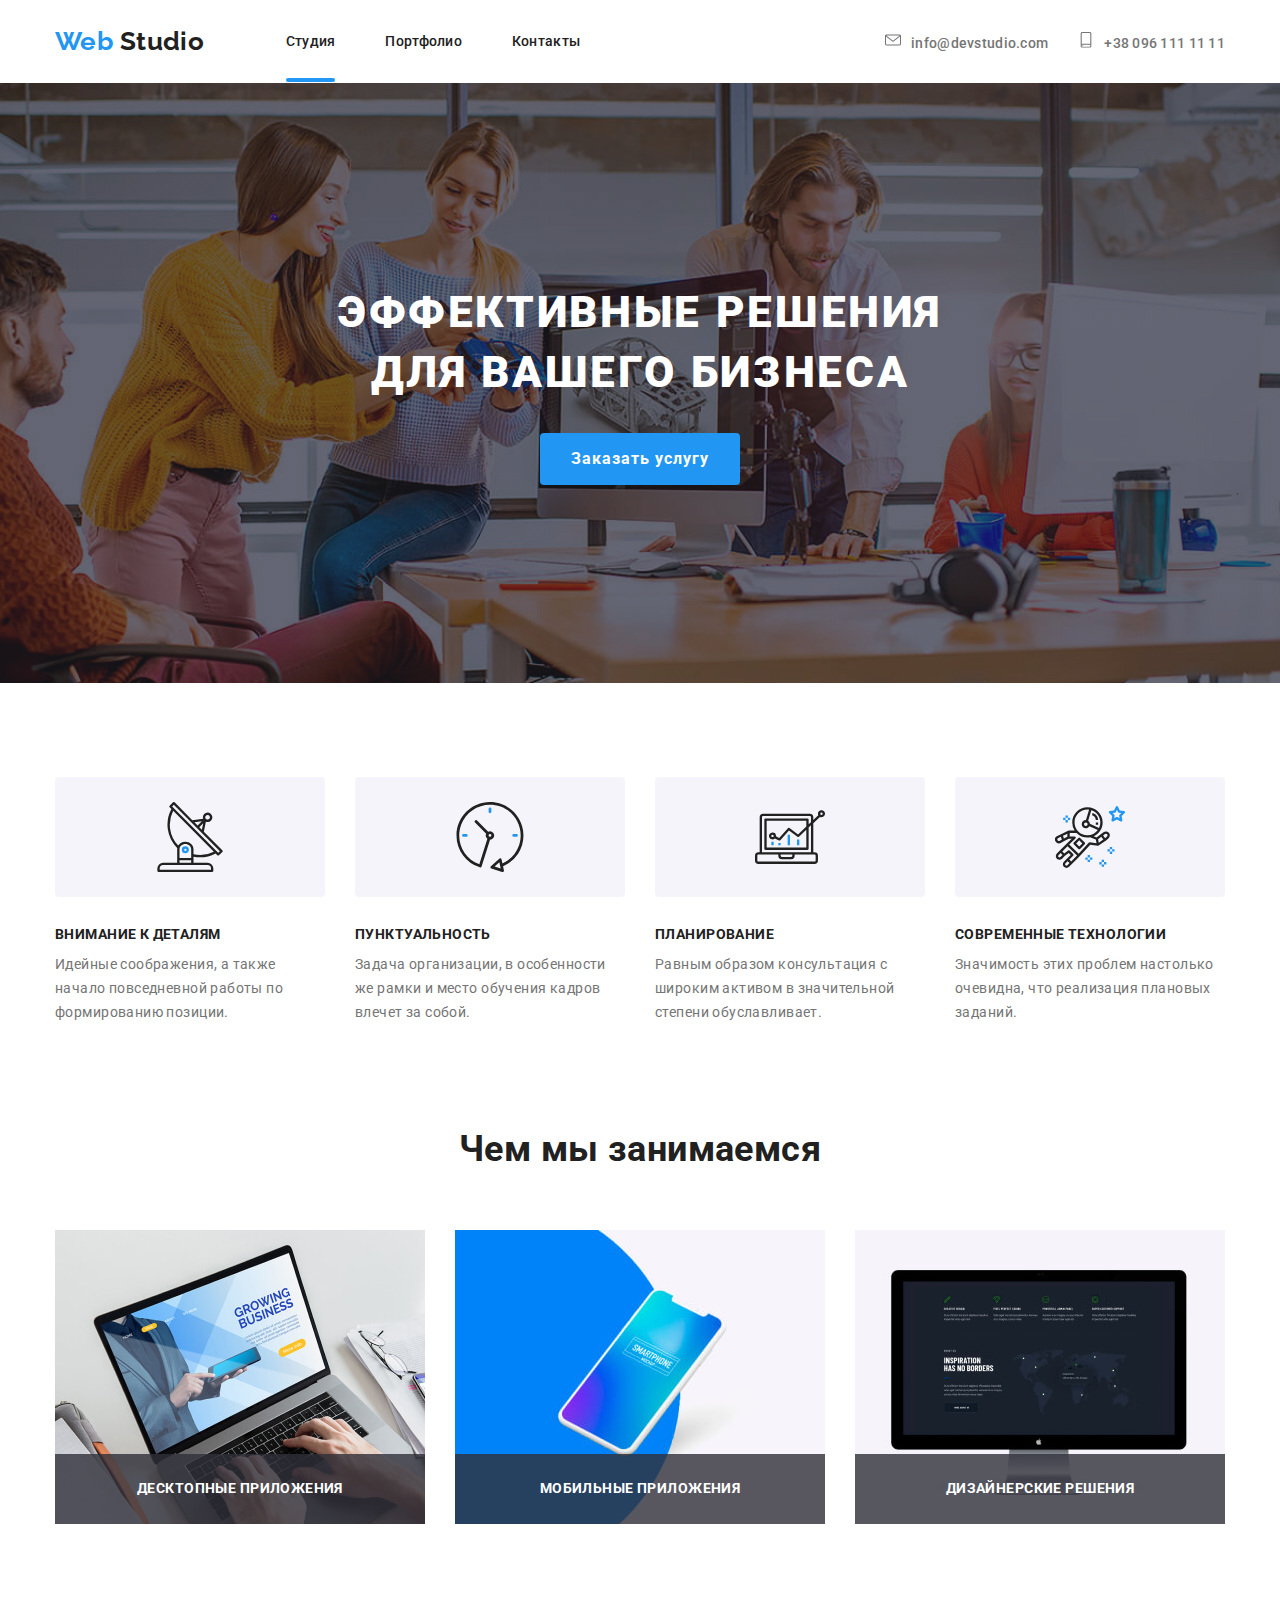
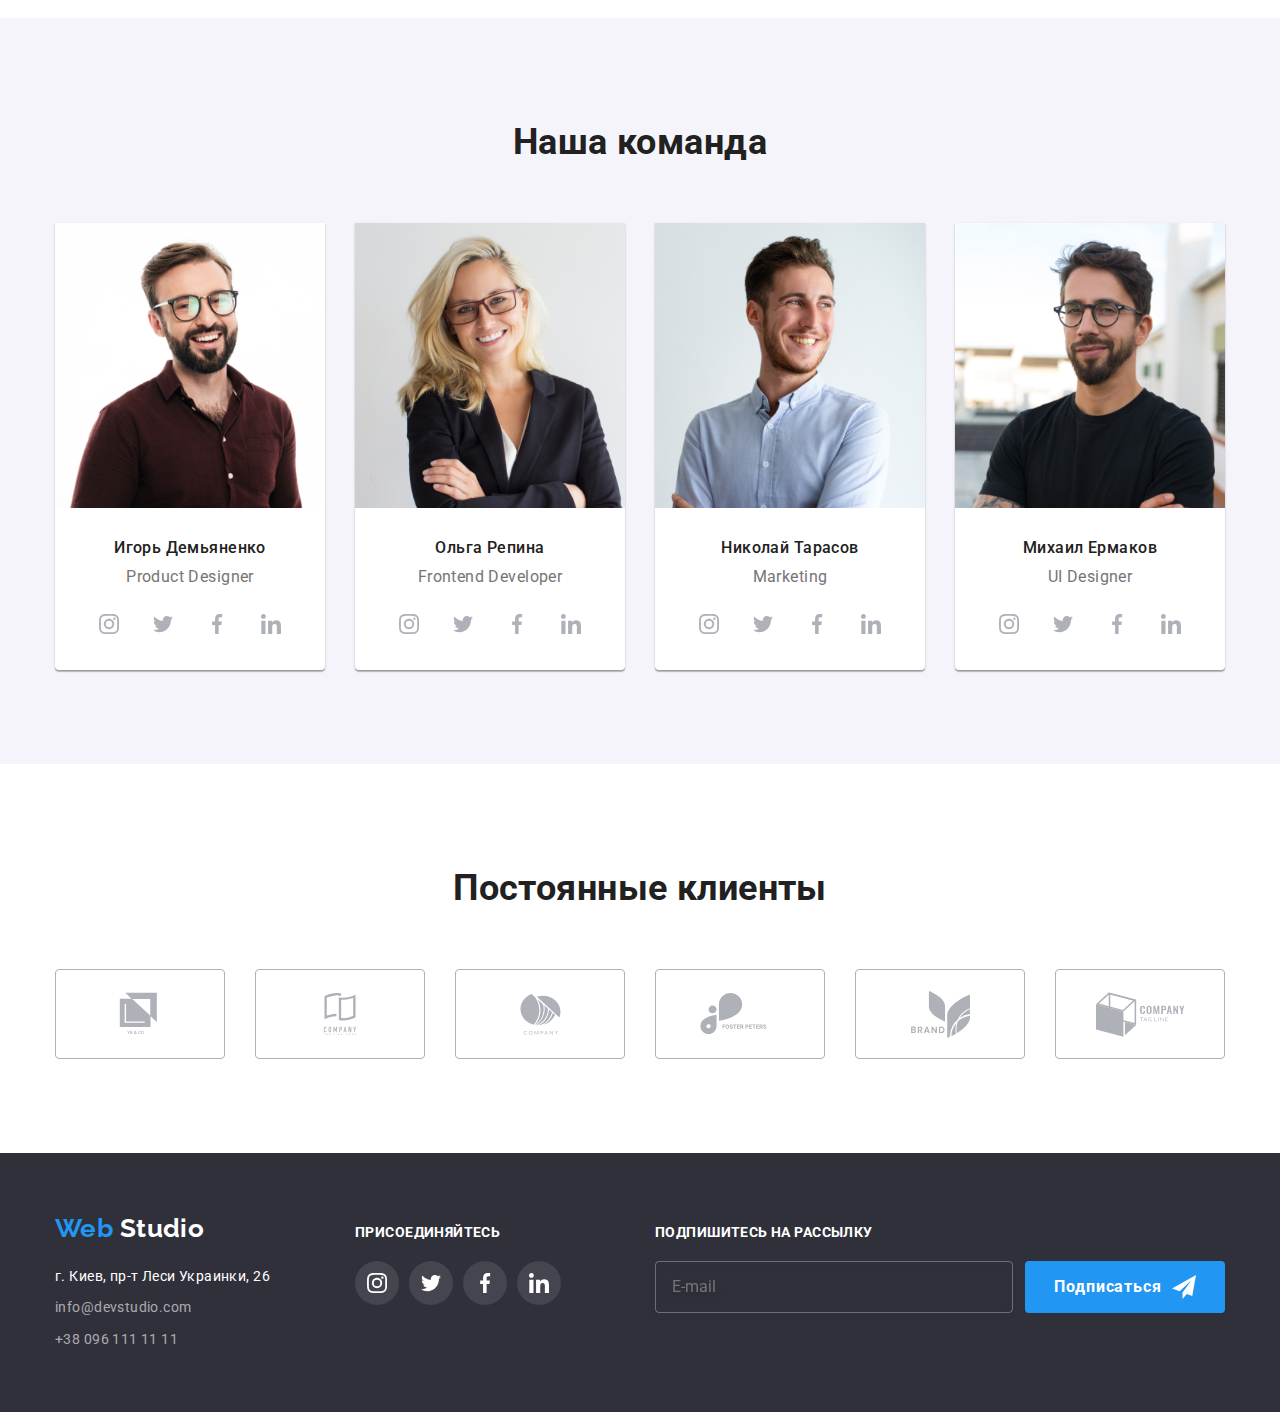
==== index.html @ a113dd3b "homework-8 done" ====
<!DOCTYPE html>
<html lang="ru">
  <head>
    <meta charset="UTF-8" />
    <meta name="viewport" content="width=device-width, initial-scale=1.0" />
    <title>WebStudio</title>
    <link
      href="https://fonts.googleapis.com/css2?family=Raleway:wght@700&family=Roboto:wght@400;500;700&display=swap"
      rel="stylesheet"
    />
    <link rel="stylesheet" href="./css/main.min.css" />
  </head>
  <body>
    <!-- неизменная шапка сайта -->
    <header>
    
        <div class="container header">

          <div class="header-logo">
            <a href="" class="logo"><span class="part-first">Web</span><span class="part-second"> Studio</span></a>
          </div>

          <button type="button" class="menu-button" aria-expanded="false" aria-controls="menu-wrapper" data-menu-button>
            <svg width="40" height="40">
              <use class="icon-burger" href="./images/modal-sprite.svg#icon-burger"></use>
              <use class="icon-close" href="./images/modal-sprite.svg#icon-close-menu"></use>
            </svg>
          </button>

          <div class="menu-wrapper" data-menu>
            <nav>
              <ul class="nav list">
                <li class="nav-item"><a class="active-page" href="./index.html">Студия</a></li>
                <li class="nav-item"><a class="" href="./portfolio.html">Портфолио</a></li>
                <li class="nav-item"><a class="" href="./contacts.html">Контакты</a></li>
              </ul>
            </nav>
            
            <div class="header-contacts">
              <ul class="header-contacts-list list">
                <li class="header-contacts-item"><a href="mailto:info@devstudio.com">
                    <svg class="contact-icon">
                      <use href="./images/sprite.svg#icon-envelope"></use>
                    </svg>info@devstudio.com</a></li>
                <li class="header-contacts-item"><a href="tel:00380961111111">
                    <svg class="contact-icon">
                      <use href="./images/sprite.svg#icon-smartphone"></use>
                    </svg>+38 096 111 11 11</a></li>
              </ul>
            </div> 
          </div>
  
        </div>
    
    </header>

    <main>
      <!-- герой -->
      <section class="hero">
            <div class="hero-text container">
                <h1>Эффективные решения<br> для вашего бизнеса</h1>
                <button class="btn" type="button" data-modal-open> Заказать услугу</button>
            </div>
        </section>

      <!-- наши преимущества -->
      
      <section class="advantages section">
        <div class="container">
          <h2 hidden>Наши преимущества</h2>
          <!-- заголовок будет невидимым, но должен существовать -->
          <ul class="advantages-list list">
            <li class="advantages-list-item">
              <div class="adventages-icon">
                <svg width="70" height="70">
                  <use href="./images/sprite.svg#icon-antenna"></use>
                </svg>
              </div>
              <h3>Внимание к деталям</h3>
              <p>
                Идейные соображения, а также начало повседневной работы по
                формированию позиции.
              </p>
            </li>
            <li class="advantages-list-item">
              <div class="adventages-icon">
                <svg width="70" height="70">
                  <use href="./images/sprite.svg#icon-clock"></use>
                </svg>
              </div>
              <h3>Пунктуальность</h3>
              <p>
                Задача организации, в особенности же рамки и место обучения
                кадров влечет за собой.
              </p>
            </li>
            <li class="advantages-list-item">
              <div class="adventages-icon">
                <svg width="70" height="70">
                  <use href="./images/sprite.svg#icon-diagram"></use>
                </svg>
              </div>
              <h3>Планирование</h3>
              <p>
                Равным образом консультация с широким активом в значительной
                степени обуславливает.
              </p>
            </li>
            <li class="advantages-list-item">
              <div class="adventages-icon">
                <svg width="70" height="70">
                  <use href="./images/sprite.svg#icon-astronaut"></use>
                </svg>
              </div>
              <h3>Современные технологии</h3>
              <p>
                Значимость этих проблем настолько очевидна, что реализация
                плановых заданий.
              </p>
            </li>
          </ul>
        </div>
      </section>

      <!-- Чем мы занимаемся -->
      <section class="activities section">
         <div class="container">
           <h2 class="section-title">Чем мы занимаемся</h2>
           <ul class="activities-list list">
             <li class="activities-list-item link">
               <h3>Десктопные приложения</h3>
               <img src="./images/laptop1.jpg" alt="пк" width="370" height="294">
             </li>
             <li class="activities-list-item">
               <h3>Мобильные приложения</h3>
               <img src="./images/phone2.jpg" alt="мобильный телефон" width="370" height="294">
             </li>
             <li class="activities-list-item">
               <h3>Дизайнерские решения</h3>
               <img src="./images/monitor3.jpg" alt="монитор" width="370" height="294">
             </li>
           </ul>
         </div>

      </section>

      <!-- Наша команда -->
      <section class="team">
        <div class="container">
          <h2 class="section-title">Наша команда</h2>
          <ul class="our-team-list list">
            <li class="our-team-list-item">
              <picture>
                <source srcset="./images/team/igor-mobile@1x.jpg 1x, ./images/team/igor-mobile@2x.jpg 2x"
                  media="(max-width:767px)" type="image/jpg">
                <source srcset="./images/team/igor-tablet@1x.jpg 1x, ./images/team/igor-tablet@2x.jpg 2x"
                  media="(min-width:768px)" type="image/jpg">
                <source srcset="./images/team/igor-pc@1x.jpg 1x, ./images/team/igor-pc@2x.jpg 2x"
                  media="(min-width:1200px)" type="image/jpg">
                <img src="./images/team/igor-mobile@1x.jpg">
              </picture>
              <h3>Игорь Демьяненко</h3>
              <p>Product Designer</p>
              <ul class="sm-list list link">
                <li class="sm-list-item">
                  <a class="sm-list-item-icon" href="" aria-label="insta icon">
                    <svg class="item-icon">
                      <use href="./images/sprite.svg#icon-instagram"></use>
                    </svg>
                  </a>
                </li>
                <li class="sm-list-item">
                  <a
                    class="sm-list-item-icon"
                    href=""
                    aria-label="twitter icon"
                  >
                    <svg class="item-icon">
                      <use href="./images/sprite.svg#icon-twitter"></use>
                    </svg>
                  </a>
                </li>
                <li class="sm-list-item">
                  <a
                    class="sm-list-item-icon"
                    href=""
                    aria-label="facebook icon"
                  >
                    <svg class="item-icon">
                      <use href="./images/sprite.svg#icon-facebook"></use>
                    </svg>
                  </a>
                </li>
                <li class="sm-list-item">
                  <a
                    class="sm-list-item-icon"
                    href=""
                    aria-label="linkedin icon"
                  >
                    <svg class="item-icon">
                      <use href="./images/sprite.svg#icon-linkedin"></use>
                    </svg>
                  </a>
                </li>
              </ul>
            </li>
            <li class="our-team-list-item">
              <picture>
                <source srcset="./images/team/olga-mobile@1x.jpg 1x, ./images/team/olga-mobile@2x.jpg 2x"
                  media="(max-width:767px)" type="image/jpg">
                <source srcset="./images/team/olga-tablet@1x.jpg 1x, ./images/team/olga-tablet@2x.jpg 2x"
                  media="(min-width:768px)" type="image/jpg">
                <source srcset="./images/team/olga-pc@1x.jpg 1x, ./images/team/olga-pc@2x.jpg 2x"
                  media="(min-width:1200px)" type="image/jpg">
                <img src="./images/team/olga-mobile@1x.jpg">
              </picture>
              <h3>Ольга Репина</h3>
              <p>Frontend Developer</p>
              <ul class="sm-list list link">
                <li class="sm-list-item">
                  <a class="sm-list-item-icon" href="" aria-label="insta icon">
                    <svg class="item-icon">
                      <use href="./images/sprite.svg#icon-instagram"></use>
                    </svg>
                  </a>
                </li>
                <li class="sm-list-item">
                  <a
                    class="sm-list-item-icon"
                    href=""
                    aria-label="twitter icon"
                  >
                    <svg class="item-icon">
                      <use href="./images/sprite.svg#icon-twitter"></use>
                    </svg>
                  </a>
                </li>
                <li class="sm-list-item">
                  <a
                    class="sm-list-item-icon"
                    href=""
                    aria-label="facebook icon"
                  >
                    <svg class="item-icon">
                      <use href="./images/sprite.svg#icon-facebook"></use>
                    </svg>
                  </a>
                </li>
                <li class="sm-list-item">
                  <a
                    class="sm-list-item-icon"
                    href=""
                    aria-label="linkedin icon"
                  >
                    <svg class="item-icon">
                      <use href="./images/sprite.svg#icon-linkedin"></use>
                    </svg>
                  </a>
                </li>
              </ul>
            </li>
            <li class="our-team-list-item">
              <picture>
                <source srcset="./images/team/niko-mobile@1x.jpg 1x, ./images/team/niko-mobile@2x.jpg 2x" media="(max-width:767px)"
                  type="image/jpg">
                <source srcset="./images/team/niko-tablet@1x.jpg 1x, ./images/team/niko-tablet@2x.jpg 2x" media="(min-width:768px)"
                  type="image/jpg">
                <source srcset="./images/team/niko-pc@1x.jpg 1x, ./images/team/niko-pc@2x.jpg 2x" media="(min-width:1200px)"
                  type="image/jpg">
                <img src="./images/team/niko-mobile@1x.jpg">
              </picture>
              <h3>Николай Тарасов</h3>
              <p>Marketing</p>
              <ul class="sm-list list link">
                <li class="sm-list-item">
                  <a class="sm-list-item-icon" href="" aria-label="insta icon">
                    <svg class="item-icon">
                      <use href="./images/sprite.svg#icon-instagram"></use>
                    </svg>
                  </a>
                </li>
                <li class="sm-list-item">
                  <a
                    class="sm-list-item-icon"
                    href=""
                    aria-label="twitter icon"
                  >
                    <svg class="item-icon">
                      <use href="./images/sprite.svg#icon-twitter"></use>
                    </svg>
                  </a>
                </li>
                <li class="sm-list-item">
                  <a
                    class="sm-list-item-icon"
                    href=""
                    aria-label="facebook icon"
                  >
                    <svg class="item-icon">
                      <use href="./images/sprite.svg#icon-facebook"></use>
                    </svg>
                  </a>
                </li>
                <li class="sm-list-item">
                  <a
                    class="sm-list-item-icon"
                    href=""
                    aria-label="linkedin icon"
                  >
                    <svg class="item-icon">
                      <use href="./images/sprite.svg#icon-linkedin"></use>
                    </svg>
                  </a>
                </li>
              </ul>
            </li>
            <li class="our-team-list-item">
              <picture>
                <source srcset="./images/team/misha-mobile@1x.jpg 1x, ./images/team/misha-mobile@2x.jpg 2x" media="(max-width:767px)"
                  type="image/jpg">
                <source srcset="./images/team/misha-tablet@1x.jpg 1x, ./images/team/misha-tablet@2x.jpg 2x" media="(min-width:768px)"
                  type="image/jpg">
                <source srcset="./images/team/misha-pc@1x.jpg 1x, ./images/team/misha-pc@2x.jpg 2x" media="(min-width:1200px)"
                  type="image/jpg">
                <img src="./images/team/misha-mobile@1x.jpg">
              </picture>
              <h3>Михаил Ермаков</h3>
              <p>UI Designer</p>
              <ul class="sm-list list link">
                <li class="sm-list-item">
                  <a class="sm-list-item-icon" href="" aria-label="insta icon">
                    <svg class="item-icon">
                      <use href="./images/sprite.svg#icon-instagram"></use>
                    </svg>
                  </a>
                </li>
                <li class="sm-list-item">
                  <a
                    class="sm-list-item-icon"
                    href=""
                    aria-label="twitter icon"
                  >
                    <svg class="item-icon">
                      <use href="./images/sprite.svg#icon-twitter"></use>
                    </svg>
                  </a>
                </li>
                <li class="sm-list-item">
                  <a
                    class="sm-list-item-icon"
                    href=""
                    aria-label="facebook icon"
                  >
                    <svg class="item-icon">
                      <use href="./images/sprite.svg#icon-facebook"></use>
                    </svg>
                  </a>
                </li>
                <li class="sm-list-item">
                  <a
                    class="sm-list-item-icon"
                    href=""
                    aria-label="linkedin icon"
                  >
                    <svg class="item-icon">
                      <use href="./images/sprite.svg#icon-linkedin"></use>
                    </svg>
                  </a>
                </li>
              </ul>
            </li>
          </ul>
        </div>
      </section>

      <!-- Постоянные клиенты -->
      <section class="clients">
        <div class="container">
          <h2 class="section-title">Постоянные клиенты</h2>

          <ul class="clients-list list link">
            <li class="clients-list-item">
              <a class="client" href="" target="_blank">
                <svg class="company-logo" width="44.27" height="49.23">
                  <use href="./images/sprite.svg#icon-logo1"></use>
                </svg>
              </a>
            </li>
            <li class="clients-list-item">
              <a class="client" href="" target="_blank">
                <svg class="company-logo" width="42" height="52">
                  <use href="./images/sprite.svg#icon-logo2"></use>
                </svg>
              </a>
            </li>
            <li class="clients-list-item">
              <a class="client" href="" target="_blank">
                <svg class="company-logo" width="41" height="42.6">
                  <use href="./images/sprite.svg#icon-logo3"></use>
                </svg>
              </a>
            </li>
            <li class="clients-list-item">
              <a class="client" href="" target="_blank">
                <svg class="company-logo" width="79.66" height="42.02">
                  <use href="./images/sprite.svg#icon-logo4"></use>
                </svg>
              </a>
            </li>
            <li class="clients-list-item">
              <a class="client" href="" target="_blank">
                <svg class="company-logo" width="59" height="47">
                  <use href="./images/sprite.svg#icon-logo5"></use>
                </svg>
              </a>
            </li>
            <li class="clients-list-item">
              <a class="client" href="" target="_blank">
                <svg class="company-logo" width="88.48" height="45.44">
                  <use href="./images/sprite.svg#icon-logo6"></use>
                </svg>
              </a>
            </li>
          </ul>
        </div>
      </section>
    </main>

    <!-- футер -->

    <footer>
      
      <div class="container">
                <div class="footer-tablet-top">
                  <div class="footer-contacts">
                    <a href="" class="logo"><span class="part-first">Web</span><span class="part-second"> Studio</span></a>
                
                    <address class="address">
                      <a class="map" href="https://goo.gl/maps/HwrvqcL7cg5Yp1Jj8">г. Киев, пр-т Леси Украинки, 26</a>
                      <ul class="footer-contacts-list list">
                        <li class="footer-contacts-list-item">
                          <a class="footer-contacts-item" href="mailto:info@devstudio.com">info@devstudio.com</a>
                        </li>
                
                        <li class="footer-contacts-list-item">
                          <a class="footer-contacts-item" href="tel:00380961111111">+38 096 111 11 11</a>
                        </li>
                      </ul>
                    </address>
                  </div>
                
                  <div class="join">
                    <b class="attention">Присоединяйтесь</b>
                    <ul class="sm-list list">
                      <li class="sm-list-item">
                        <a class="sm-list-item-icon" href="" aria-label="insta icon">
                          <svg class="item-icon">
                            <use href="./images/sprite.svg#icon-instagram"></use>
                          </svg>
                        </a>
                      </li>
                      <li class="sm-list-item">
                        <a class="sm-list-item-icon" href="" aria-label="twitter icon">
                          <svg class="item-icon">
                            <use href="./images/sprite.svg#icon-twitter"></use>
                          </svg>
                        </a>
                      </li>
                      <li class="sm-list-item">
                        <a class="sm-list-item-icon" href="" aria-label="facebook icon">
                          <svg class="item-icon">
                            <use href="./images/sprite.svg#icon-facebook"></use>
                          </svg>
                        </a>
                      </li>
                      <li class="sm-list-item">
                        <a class="sm-list-item-icon" href="" aria-label="linkedin icon">
                          <svg class="item-icon">
                            <use href="./images/sprite.svg#icon-linkedin"></use>
                          </svg></a>
                      </li>
                    </ul>
                  </div>
                </div>
                
                <div class="join-form">
                  <b class="attention">Подпишитесь на рассылку</b>
                  <form class="subscribe-form">
                    <input class="subscribe-input" type="email" name="email" placeholder="E-mail" autocomplete="email">
                    <button class="subscribe-button btn" type="submit">Подписаться</button>
                  </form>
                </div>
      </div>

     </footer>

    <!-- модалка -->

    <div class="backdrop is-hidden" data-backdrop>
      <form class="js-order-form">
        <button class="close-button" type="button" data-modal-close>
          <svg class="close-icon">
            <use href="./images/modal-sprite.svg#icon-close"></use>
          </svg>
        </button>

        <p>Оставьте свои данные, мы вам перезвоним</p>

        <div class="form-field">
          <input
            class="form-input"
            type="text"
            name="name"
            id="name"
            required
            placeholder=" "
          />
          <label class="form-label" for="name">Имя</label>
          <svg class="form-icon">
            <use href="./images/modal-sprite.svg#icon-person"></use>
          </svg>
        </div>

        <div class="form-field">
          <input
            class="form-input"
            type="tel"
            name="tel"
            id="tel"
            required
            placeholder=" "
          />
          <label class="form-label" for="tel">Телефон</label>
          <svg class="form-icon">
            <use href="./images/modal-sprite.svg#icon-phone"></use>
          </svg>
        </div>

        <div class="form-field">
          <input
            class="form-input"
            type="email"
            name="email"
            id="email"
            required
            placeholder=" "
          />
          <label class="form-label" for="email">Почта</label>
          <svg class="form-icon">
            <use href="./images/modal-sprite.svg#icon-email"></use>
          </svg>
        </div>

        <div class="form-field last">
          <label for="comment"></label>
          <textarea
            class="form-input comment"
            name="comment"
            id="comment"
            placeholder="Комментарий"
          ></textarea>
        </div>

        <div class="policy">
          <input
            class="checkbox"
            type="checkbox"
            name="policy"
            id="policy"
            required
          />
          <label class="policy-required" for="policy"
            >Соглашаюсь с рассылкой и принимаю
            <span><a href="">Условия договора</a></span></label
          >
        </div>

        <button class="submit-button btn" type="submit">Отправить</button>
      </form>
    </div>

    <script>
      (() => {
        document
          .querySelector(".js-order-form")
          .addEventListener("submit", (e) => {
            e.preventDefault();

            new FormData(e.currentTarget).forEach((value, name) =>
              console.log(`${name}: ${value}`)
            );

            e.currentTarget.reset();
          });
      })();
    </script>

    <script src="./js/modal.js"></script>
    <script src="./js/menu.js"></script>
  </body>
</html>
---- css/main.min.css ----
/*! normalize.css v8.0.1 | MIT License | github.com/necolas/normalize.css */html{line-height:1.15;-webkit-text-size-adjust:100%}body{margin:0}main{display:block}h1{font-size:2em;margin:0.67em 0}hr{box-sizing:content-box;height:0;overflow:visible}pre{font-family:monospace, monospace;font-size:1em}a{background-color:transparent}abbr[title]{border-bottom:none;text-decoration:underline;text-decoration:underline dotted}b,strong{font-weight:bolder}code,kbd,samp{font-family:monospace, monospace;font-size:1em}small{font-size:80%}sub,sup{font-size:75%;line-height:0;position:relative;vertical-align:baseline}sub{bottom:-0.25em}sup{top:-0.5em}img{border-style:none}button,input,optgroup,select,textarea{font-family:inherit;font-size:100%;line-height:1.15;margin:0}button,input{overflow:visible}button,select{text-transform:none}button,[type="button"],[type="reset"],[type="submit"]{-webkit-appearance:button}button::-moz-focus-inner,[type="button"]::-moz-focus-inner,[type="reset"]::-moz-focus-inner,[type="submit"]::-moz-focus-inner{border-style:none;padding:0}button:-moz-focusring,[type="button"]:-moz-focusring,[type="reset"]:-moz-focusring,[type="submit"]:-moz-focusring{outline:1px dotted ButtonText}fieldset{padding:0.35em 0.75em 0.625em}legend{box-sizing:border-box;color:inherit;display:table;max-width:100%;padding:0;white-space:normal}progress{vertical-align:baseline}textarea{overflow:auto}[type="checkbox"],[type="radio"]{box-sizing:border-box;padding:0}[type="number"]::-webkit-inner-spin-button,[type="number"]::-webkit-outer-spin-button{height:auto}[type="search"]{-webkit-appearance:textfield;outline-offset:-2px}[type="search"]::-webkit-search-decoration{-webkit-appearance:none}::-webkit-file-upload-button{-webkit-appearance:button;font:inherit}details{display:block}summary{display:list-item}template{display:none}[hidden]{display:none}.advantages-list-item h3,.activities-list h3{font-size:14px;line-height:1.14;color:#212121;text-transform:uppercase;font-weight:bold}html{box-sizing:border-box}*,::before,::after{box-sizing:inherit}body{color:#757575;background-color:#fff;font-family:Roboto, sans-serif;font-size:14px;line-height:1.14;letter-spacing:0.03em}.list{list-style:none;margin:0;padding:0}.link{font-size:0}img{display:block;max-width:100%;height:auto}h1,h2,h3,h4,h5,h6,p,b{margin:0px}button{padding:0}.section-title{color:#212121;font-weight:700;font-size:36px;line-height:1.7;text-align:center;margin-bottom:50px}@media screen and (max-width: 1199px){.portfolio{padding-top:60px;padding-bottom:60px}}@media screen and (min-width: 1200px){.portfolio{padding-top:93px;padding-bottom:94px}}.container{padding-right:15px;padding-left:15px}@media screen and (min-width: 480px){.container{width:480px;margin:0 auto}}@media screen and (min-width: 768px){.container{width:768px}}@media screen and (min-width: 1200px){.container{width:1200px}}.btn{display:flex;justify-content:center;align-items:center;width:200px;padding:10px 0;border-radius:4px;border:1px solid transparent;color:#fff;background-color:#2196f3;text-decoration:none;font-weight:bold;font-size:16px;line-height:1.87;text-align:center;letter-spacing:0.06em;cursor:pointer}.backdrop{position:fixed;top:0;left:0;width:100%;height:100%;background-color:rgba(0,0,0,0.2);padding:93px 15px 94px 15px;opacity:1;transition:opacity 250ms cubic-bezier(0.4, 0, 0.2, 1);overflow-y:scroll}.backdrop.is-hidden{opacity:0;pointer-events:none}.backdrop .container{width:100%}.js-order-form{padding:40px;box-shadow:0px 1px 3px rgba(0,0,0,0.12),0px 1px 1px rgba(0,0,0,0.14),0px 2px 1px rgba(0,0,0,0.2);border-radius:4px;background-color:#fff}@media screen and (max-width: 479px){.js-order-form{position:relative;max-width:100%}}@media screen and (min-width: 480px){.js-order-form{position:absolute;top:93px;left:50%;transform:translateX(-50%)}}@media screen and (max-width: 1199px){.js-order-form{width:450px}}@media screen and (min-width: 1200px){.js-order-form{width:528px}}.js-order-form p{font-size:20px;line-height:1.15;font-weight:700;text-align:center;color:#212121;margin-bottom:30px}.form-field{position:relative;display:flex;flex-direction:column;margin-bottom:28px}.form-label{position:absolute;display:flex;align-items:center;top:50%;left:42px;transform:translateY(-50%);transition:color 250ms cubic-bezier(0.4, 0, 0.2, 1),transform 250ms cubic-bezier(0.4, 0, 0.2, 1);letter-spacing:0.01em}.form-input{margin:0;padding:11px 16px 11px 42px;border-radius:4px;border:1px solid rgba(33,33,33,0.2);transition:border 250ms cubic-bezier(0.4, 0, 0.2, 1)}.form-field .comment{padding:12px 16px}.form-field.last{margin-bottom:20px}.last .form-input{padding:11px 16px 11px 16x}textarea{height:120px;resize:none}.policy{position:relative;display:flex;align-items:center;justify-content:center;line-height:1.7;margin-bottom:30px;margin-left:24px}@media screen and (max-width: 1199px){.policy{font-size:12px;line-height:1.17}}.policy a{display:inline-block;color:#2196f3}.checkbox{position:absolute;appearance:none;-moz-appearance:none;-webkit-appearance:none}.policy-required::after{content:"";position:absolute;left:-24px;top:50%;transform:translateY(-50%);display:inline-block;width:16px;height:15px;border:2px solid #212121;border-radius:2px}.checkbox:checked+.policy-required::after{background-color:#2196f3;background-image:url(../images/icon-check.svg);background-size:contain;background-repeat:no-repeat;border-color:transparent;background-position:center}.submit-button{margin-left:auto;margin-right:auto;box-shadow:0px 4px 4px rgba(0,0,0,0.15)}.submit-button:hover{background-color:#188ce8}.close-icon{position:absolute;width:18px;height:18px;top:50%;left:50%;transform:translate(-50%, -50%)}.close-button{position:absolute;top:8px;right:8px;width:30px;height:30px;padding:0;background-color:#fff;border:1px solid rgba(0,0,0,0.1);border-radius:50%;cursor:pointer}.close-button:hover .close-icon,.close-button:focus .close-icon{fill:#2196f3}.form-icon{position:absolute;left:16px;width:18px;top:50%;transform:translateY(-50%);height:18px;fill:black;transition:fill 250ms cubic-bezier(0.4, 0, 0.2, 1)}.form-input:focus ~ .form-icon,.form-input:hover ~ .form-icon{fill:#2196f3}.form-input:focus+.form-label,.form-input:hover+.form-label,.form-input:not(:placeholder-shown)+.form-label{transform:translateY(-38px) translateX(-29px) scale(0.8333);color:#2196f3}.form-input:focus,.form-input:hover{border:1px solid #2196f3}.logo{font-family:Raleway, sans-serif;text-decoration:none;font-weight:bold;font-size:24px;line-height:1.2}.logo .part-first{color:#2196f3}.logo .part-second{color:#212121}@media screen and (min-width: 1200px){.logo{font-size:26px}}.sm-list{display:flex;justify-content:space-between;padding:0}.sm-list-item:not(:last-child){margin-right:10px}.sm-list-item-icon{display:flex;width:44px;height:44px;justify-content:center;align-items:center;border-radius:50%;transition-property:background-color;transition:250ms;transition-timing-function:cubic-bezier(0.4, 0, 0.2, 1)}.sm-list-item-icon:hover,.sm-list-item-icon:focus{background-color:#2196f3}.item-icon{display:block;width:20px;height:20px;fill:#afb1b8;transition-property:fill;transition:250ms;transition-timing-function:cubic-bezier(0.4, 0, 0.2, 1)}.sm-list-item-icon:hover .item-icon,.sm-list-item-icon:focus .item-icon{fill:white}.header{display:flex;justify-content:space-between}.nav{display:flex}.nav a{color:#212121;text-decoration:none;font-weight:500;letter-spacing:0.02em;text-align:center;transition-property:color;transition:250ms;transition-timing-function:cubic-bezier(0.4, 0, 0.2, 1)}.nav a:hover,.nav a:focus{color:#2196f3}.active-page{position:relative;color:#2196f3}.active-page::after{content:"";position:absolute;display:block;width:100%;height:4px;background-color:#2196f3;border-radius:2px}.header-contacts-list{display:flex;flex-direction:column;align-items:center}.header-contacts-list a{color:#757575;text-decoration:none;font-weight:500;font-size:inherit;line-height:1.14;letter-spacing:0.02em;transition-property:color;transition:250ms;transition-timing-function:cubic-bezier(0.4, 0, 0.2, 1)}.header-contacts-list a:hover,.header-contacts-list a:focus{color:#2196f3}.header-contacts-list .header-contacts-item{display:flex}.header-contacts-item a:hover .contact-icon,.header-contacts-item a:focus .contact-icon{fill:#2196f3}.contact-icon{fill:#757575;margin-right:10px;height:16px;width:16px;transition-property:fill;transition:250ms;transition-timing-function:cubic-bezier(0.4, 0, 0.2, 1)}@media screen and (max-width: 767px){.header{position:relative;align-items:center}.header.container{padding-top:10px;padding-bottom:10px}.menu-button{width:40px;height:40px;background-color:transparent;border:none;cursor:pointer}.menu-button.is-open .icon-burger{display:none}.menu-button.is-open .icon-close{display:block;transition-property:color;transition:250ms;transition-timing-function:cubic-bezier(0.4, 0, 0.2, 1)}.menu-button.is-open .icon-close:hover,.menu-button.is-open .icon-close:focus{fill:#2196f3}.icon-close{display:none}.icon-burger{transition-property:color;transition:250ms;transition-timing-function:cubic-bezier(0.4, 0, 0.2, 1)}.icon-burger:hover,.icon-burger:focus{fill:#2196f3}.menu-wrapper{display:none;position:absolute;top:100%;right:0;width:100%;background-color:#fff;z-index:50;padding-top:60px;padding-bottom:60px;box-shadow:0px 4px 8px rgba(0,0,0,0.04),0px 2px 4px rgba(0,0,0,0.08),0px 1px 3px rgba(0,0,0,0.16)}.menu-wrapper.is-open{display:block}.nav{display:flex;flex-direction:column;align-items:center;margin-bottom:60px}.nav a{font-size:18px;line-height:1.17}.nav .nav-item:not(:last-child){margin-bottom:40px}.header-contacts-item:first-child{margin-bottom:16px}}@media screen and (min-width: 768px){.header{align-items:center}.header.container{padding-top:26px;padding-bottom:26px}.menu-button{display:none}.menu-wrapper{display:flex;flex-direction:row;justify-content:space-between;align-items:center}.nav-item:not(:last-child){margin-right:50px}}@media screen and (min-width: 768px) and (max-width: 1199px){.nav{margin-right:84px}.header-contacts-item:first-child{margin-bottom:10px}.active-page::after{bottom:-41px}}@media screen and (min-width: 1200px){.nav{margin-right:305px}.header-contacts-list{flex-direction:row}.header-contacts-item:first-child{margin-right:30px}.header-contacts-item{display:flex;align-items:center;justify-content:center}.active-page::after{bottom:-33px}}.hero{display:block;margin:0 auto;max-width:1600px;background-color:rgba(47,48,58,0.8);background-image:linear-gradient(rgba(47,48,58,0.4), rgba(47,48,58,0.4)),url(../images/hero/hero-mobile@1x.jpg);background-size:cover;background-position:center}@media screen and (min-device-pixel-ratio: 2), screen and (min-resolution: 192dpi), screen and (min-resolution: 2dppx){.hero{background-image:linear-gradient(rgba(47,48,58,0.4), rgba(47,48,58,0.4)),url(../images/hero/hero-mobile@2x.jpg)}}@media screen and (min-width: 768px){.hero{background-image:linear-gradient(rgba(47,48,58,0.4), rgba(47,48,58,0.4)),url(../images/hero/hero-tablet@1x.jpg)}}@media screen and (min-width: 768px), screen and (min-device-pixel-ratio: 2), screen and (min-resolution: 192dpi), screen and (min-resolution: 2dppx){.hero{background-image:linear-gradient(rgba(47,48,58,0.4), rgba(47,48,58,0.4)),url(../images/hero/hero-tablet@2x.jpg)}}@media screen and (min-width: 1200px){.hero{background-image:linear-gradient(rgba(47,48,58,0.4), rgba(47,48,58,0.4)),url(../images/hero/hero-pc@1x.jpg)}}@media screen and (min-width: 1200px), screen and (min-device-pixel-ratio: 2), screen and (min-resolution: 192dpi), screen and (min-resolution: 2dppx){.hero{background-image:linear-gradient(rgba(47,48,58,0.4), rgba(47,48,58,0.4)),url(../images/hero/hero-pc@2x.jpg)}}.hero-text{display:flex;flex-direction:column;align-items:center}.hero-text h1{color:#fff;text-transform:uppercase;font-weight:900;letter-spacing:0.06em;margin-bottom:30px;text-align:center}@media screen and (max-width: 1199px){.hero{height:400px}.hero h1{font-size:26px;line-height:1.62;margin-top:118px}}@media screen and (min-width: 1200px){.hero{height:600px}.hero h1{font-size:44px;line-height:1.36;margin-top:200px}}.adventages-icon{display:flex;justify-content:center;align-items:center;height:120px;margin-bottom:30px;border-radius:4px;background-color:#f5f4fa}.advantages-list-item h3{margin-bottom:10px}p{line-height:1.7}@media screen and (max-width: 767px){.advantages-list-item:not(:last-child){margin-bottom:30px}h3{text-align:center}}@media screen and (min-width: 768px) and (max-width: 1199px){.advantages-list{display:flex;flex-wrap:wrap}.advantages-list-item{width:354px}.advantages-list-item:not(:nth-child(2n)){margin-right:30px}.advantages-list-item:not(:nth-last-child(-n+2)){margin-bottom:30px}}@media screen and (max-width: 1199px){.advantages{padding-top:60px;padding-bottom:60px}}@media screen and (min-width: 1200px){.advantages{padding-top:94px;padding-bottom:94px}.advantages-list{display:flex}.advantages-list-item{width:270px}.advantages-list-item:not(:last-child){margin-right:30px}}.activities{padding-bottom:94px}.activities-list{display:flex;justify-content:space-between}.activities-list h3{position:absolute;left:0;bottom:0;width:100%;background-color:rgba(47,48,58,0.8);color:#fff;text-align:center;padding-top:27px;padding-bottom:27px}.activities-list-item{position:relative}@media screen and (max-width: 1199px){.activities{display:none}}.team{background-color:#f5f4fa}.team img{margin-bottom:30px}.team h3{color:#212121;font-weight:500;font-size:16px;line-height:1.19;margin-bottom:10px}.team p{font-size:16px;line-height:1.19;margin-bottom:16px}.our-team-list-item{display:flex;flex-direction:column;align-items:center;padding-bottom:24px;background-color:#fff;box-shadow:0px 2px 1px rgba(0,0,0,0.2),0px 1px 1px rgba(0,0,0,0.14),0px 1px 3px rgba(0,0,0,0.12);border-radius:0px 0px 4px 4px}@media screen and (max-width: 767px){.our-team-list-item:not(:last-child){margin-bottom:30px}}@media screen and (min-width: 768px){.our-team-list{display:flex;flex-wrap:wrap}}@media screen and (min-width: 768px) and (max-width: 1199px){.our-team-list-item:not(:nth-child(2n)){margin-right:30px}.our-team-list-item:not(:nth-last-child(-n+2)){margin-bottom:30px}}@media screen and (max-width: 1199px){.team{padding-top:60px;padding-bottom:60px}}@media screen and (min-width: 1200px){.team{padding-top:94px;padding-bottom:94px}.our-team-list{display:flex;justify-content:space-between}.our-team-list-item{width:270px}}.clients-list{display:flex;flex-wrap:wrap}.client{display:flex;height:90px;justify-content:center;align-items:center;border:1px solid #afb1b8;border-radius:4px;cursor:pointer;transition-property:border;transition-duration:250ms}.client:hover,.client:focus{border:1px solid #2196f3}.company-logo{fill:#afb1b8;transition-property:fill;transition:250ms;transition-timing-function:cubic-bezier(0.4, 0, 0.2, 1)}.client:hover .company-logo,.client:focus .company-logo{fill:#2196f3;transition:250ms;transition-timing-function:cubic-bezier(0.4, 0, 0.2, 1)}@media screen and (max-width: 479px){.clients-list-item{width:calc((100% - 30px) / 2)}}@media screen and (min-width: 480px) and (max-width: 767px){.clients-list-item{width:210px}}@media screen and (max-width: 767px){.clients-list-item:not(:nth-last-child(-n+2)){margin-bottom:30px}.clients-list-item:not(:nth-child(2n)){margin-right:30px}}@media screen and (min-width: 768px) and (max-width: 1199px){.clients-list-item:not(:nth-child(3n)){margin-right:30px}.clients-list-item:not(:nth-last-child(-n+3)){margin-bottom:30px}}@media screen and (min-width: 768px){.clients-list-item{width:226px}}@media screen and (max-width: 1199px){.clients{padding-top:60px;padding-bottom:60px}}@media screen and (min-width: 1200px){.clients{padding-top:94px;padding-bottom:94px}.clients-list-item{width:170px}.clients-list{justify-content:space-between}}footer{background-color:#2f303a;padding-top:60px;padding-bottom:60px}.footer-contacts{display:flex;flex-direction:column;align-items:center}.footer-contacts .logo{margin-bottom:20px}.footer-contacts .logo .part-second{color:#fff}.footer-contacts .map{display:block;color:#fff;font-size:14px;line-height:1.7;font-style:normal;text-decoration:none;margin-bottom:8px}.footer-contacts .footer-contacts-list{display:block}.footer-contacts .footer-contacts-list .footer-contacts-item{color:rgba(255,255,255,0.6);font-size:inherit;line-height:1.7;font-style:normal;text-decoration:none}.footer-contacts .footer-contacts-list .footer-contacts-list-item{display:flex;flex-direction:column}.footer-contacts .footer-contacts-list .footer-contacts-list-item:first-child{margin-bottom:8px}.join,.join-form{display:flex;flex-direction:column;align-items:center}.join b,.join-form b{color:#fff;text-transform:uppercase;margin-bottom:20px}.join .sm-list-item-icon,.join-form .sm-list-item-icon{background-color:rgba(255,255,255,0.1)}.join .sm-list-item-icon:hover,.join .sm-list-item-icon:focus,.join-form .sm-list-item-icon:hover,.join-form .sm-list-item-icon:focus{background-color:#2196f3}.join .sm-list-item-icon .item-icon,.join-form .sm-list-item-icon .item-icon{fill:#fff}.subscribe-form{display:flex;flex-direction:column;align-items:center;width:100%}.subscribe-input{margin-bottom:20px;padding-top:15px;padding-bottom:15px;padding-left:16px;width:100%;font-size:16px;line-height:1.25;color:rgba(255,255,255,0.6);border:1px solid rgba(255,255,255,0.3);filter:drop-shadow(0px 4px 4px rgba(0,0,0,0.15));border-radius:4px;background-color:transparent}.subscribe-button::after{content:"";display:inline-block;background-repeat:no-repeat;background-size:contain;background-image:url(../images/icon-send.svg);width:24px;height:24px;margin-left:10px}@media screen and (max-width: 768px){.footer-contacts{margin-bottom:60px}.join{margin-bottom:60px}}@media screen and (min-width: 768px){.footer-tablet-top{display:flex;justify-content:space-between}}@media screen and (min-width: 768px) and (max-width: 1199px){.footer-tablet-top{margin-bottom:45px}.footer-contacts{margin-left:51px}.join{margin-right:74px}}@media screen and (max-width: 1199px){.footer-contacts-list-item{align-items:center}}@media screen and (min-width: 1200px){footer .container{display:flex}.footer-tablet-top{align-items:flex-start}.footer-contacts{width:231px;margin-right:69px;align-items:flex-start}.footer-contacts-list-item:first-child{margin-bottom:9px}.join{align-items:flex-start;padding:0;margin:0;margin-right:94px;margin-top:12px}.join-form{align-items:flex-start;padding:0;margin:0;margin-top:12px}.subscribe-form{flex-direction:row;align-items:baseline}.subscribe-input{margin-right:12px;width:358px}}
/*# sourceMappingURL=main.min.css.map */
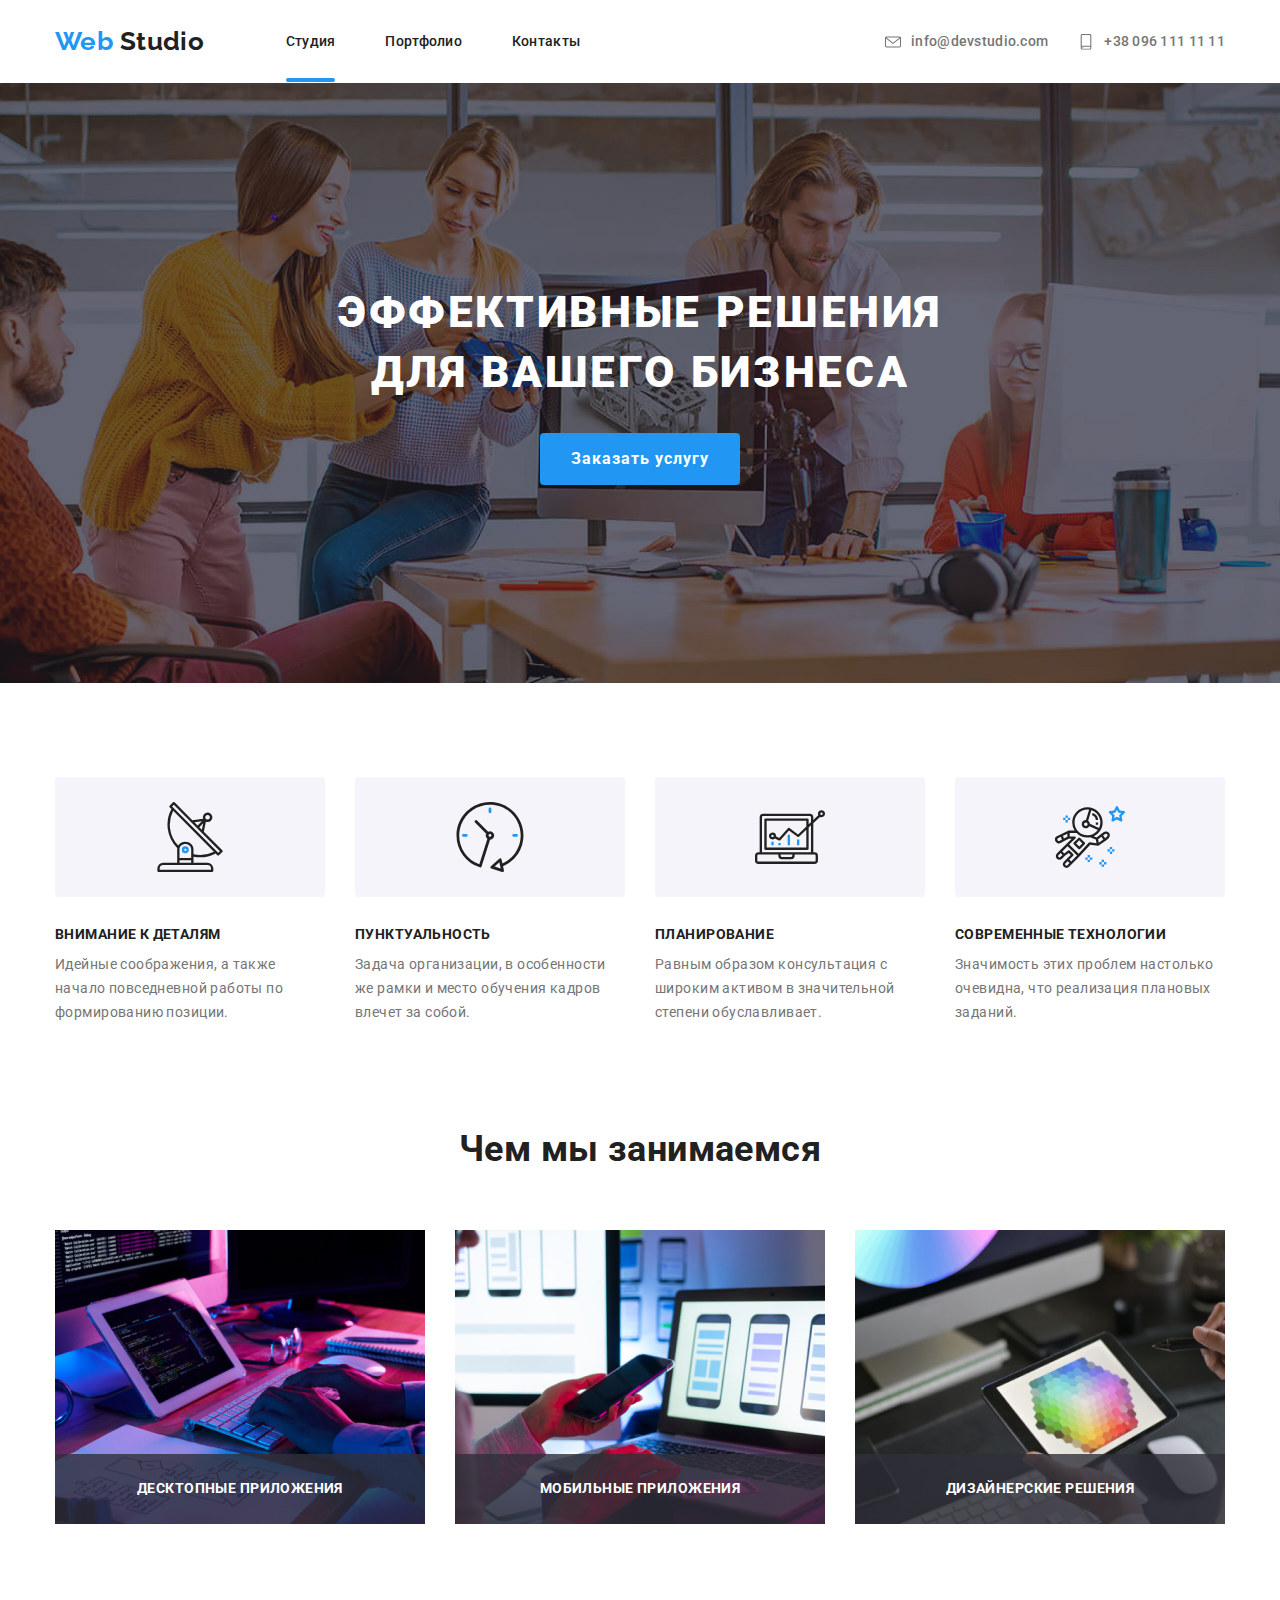
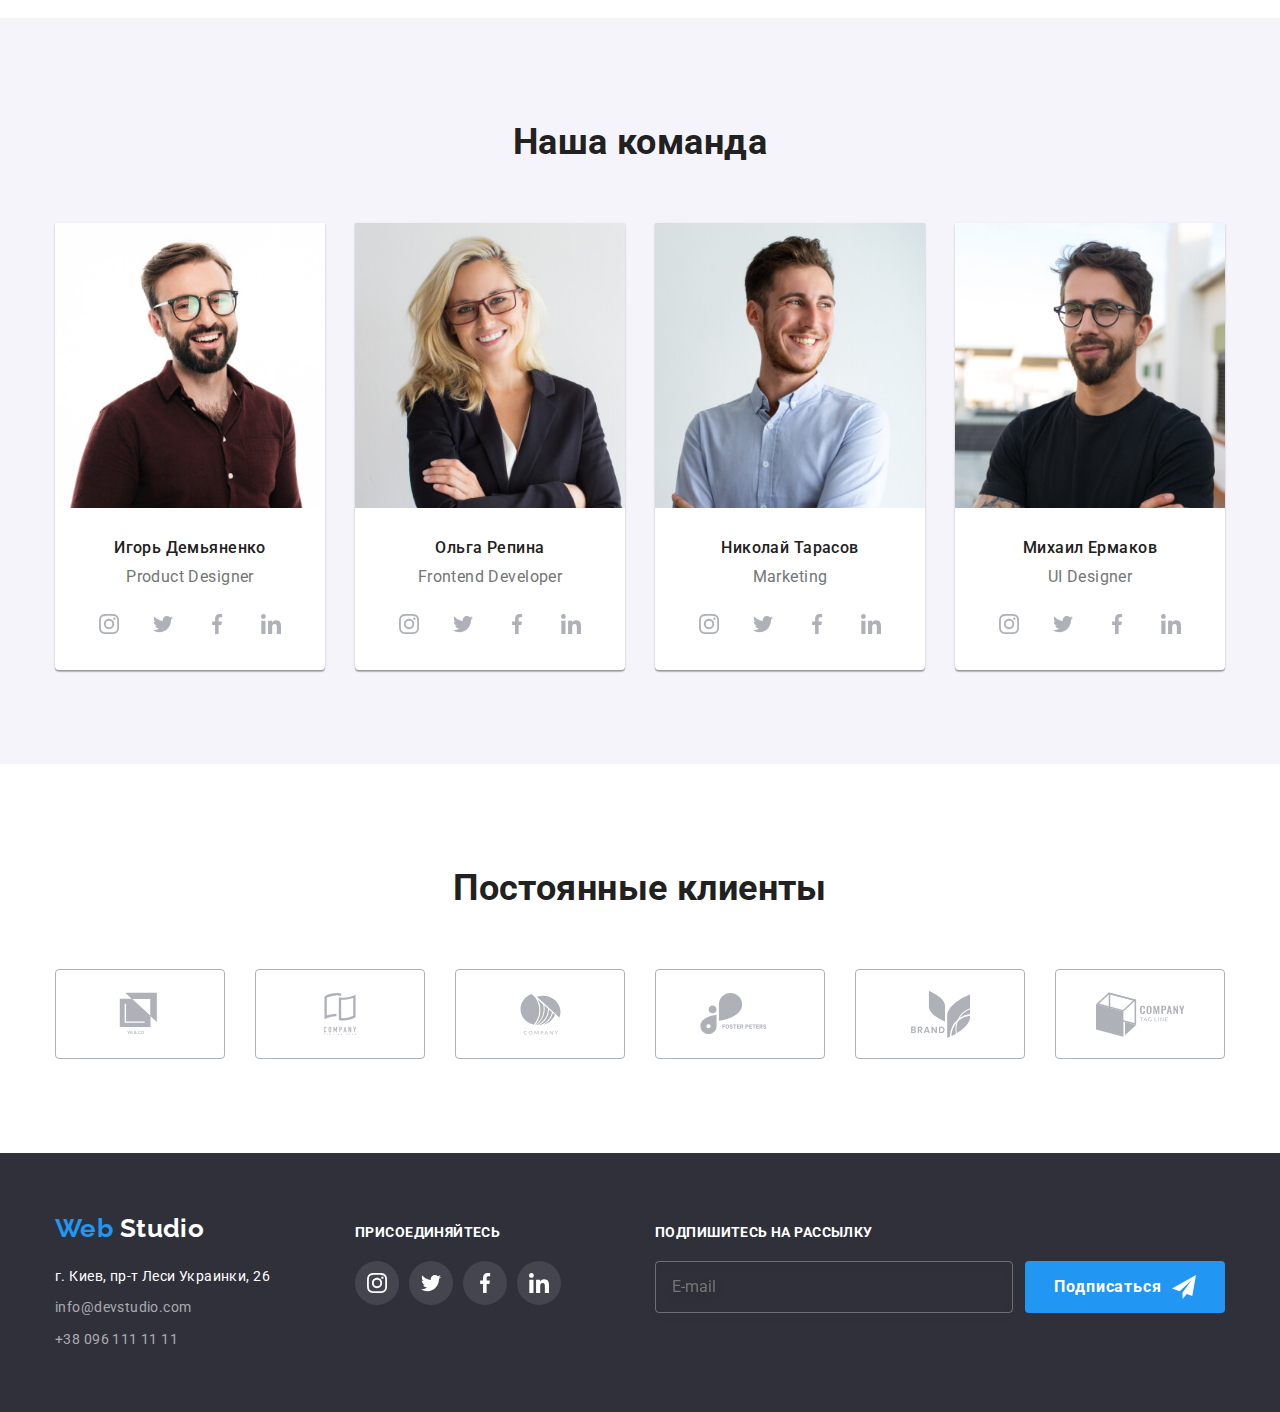
==== commit 7d08969d: "align contacts - fixed, activities pics fixed" ====
--- a/index.html
+++ b/index.html
@@ -129,15 +129,18 @@
            <ul class="activities-list list">
              <li class="activities-list-item link">
                <h3>Десктопные приложения</h3>
-               <img src="./images/laptop1.jpg" alt="пк" width="370" height="294">
+               <img srcset="./images/activities/img1@1x.jpg 1x, ./images/activities/img1@2x.jpg 2x" 
+               srс="./images/activities/img1@1x.jpg" alt="пк">
              </li>
              <li class="activities-list-item">
                <h3>Мобильные приложения</h3>
-               <img src="./images/phone2.jpg" alt="мобильный телефон" width="370" height="294">
+              <img srcset="./images/activities/img2@1x.jpg 1x, ./images/activities/img2@2x.jpg 2x"
+                srс="./images/activities/img2@1x.jpg" alt="мобильный">
              </li>
              <li class="activities-list-item">
                <h3>Дизайнерские решения</h3>
-               <img src="./images/monitor3.jpg" alt="монитор" width="370" height="294">
+               <img srcset="./images/activities/img3@1x.jpg 1x, ./images/activities/img3@2x.jpg 2x" 
+               srс="./images/activities/img3@1x.jpg" alt="дизайн">
              </li>
            </ul>
          </div>
--- a/css/main.min.css
+++ b/css/main.min.css
@@ -1,2 +1,2 @@
-/*! normalize.css v8.0.1 | MIT License | github.com/necolas/normalize.css */html{line-height:1.15;-webkit-text-size-adjust:100%}body{margin:0}main{display:block}h1{font-size:2em;margin:0.67em 0}hr{box-sizing:content-box;height:0;overflow:visible}pre{font-family:monospace, monospace;font-size:1em}a{background-color:transparent}abbr[title]{border-bottom:none;text-decoration:underline;text-decoration:underline dotted}b,strong{font-weight:bolder}code,kbd,samp{font-family:monospace, monospace;font-size:1em}small{font-size:80%}sub,sup{font-size:75%;line-height:0;position:relative;vertical-align:baseline}sub{bottom:-0.25em}sup{top:-0.5em}img{border-style:none}button,input,optgroup,select,textarea{font-family:inherit;font-size:100%;line-height:1.15;margin:0}button,input{overflow:visible}button,select{text-transform:none}button,[type="button"],[type="reset"],[type="submit"]{-webkit-appearance:button}button::-moz-focus-inner,[type="button"]::-moz-focus-inner,[type="reset"]::-moz-focus-inner,[type="submit"]::-moz-focus-inner{border-style:none;padding:0}button:-moz-focusring,[type="button"]:-moz-focusring,[type="reset"]:-moz-focusring,[type="submit"]:-moz-focusring{outline:1px dotted ButtonText}fieldset{padding:0.35em 0.75em 0.625em}legend{box-sizing:border-box;color:inherit;display:table;max-width:100%;padding:0;white-space:normal}progress{vertical-align:baseline}textarea{overflow:auto}[type="checkbox"],[type="radio"]{box-sizing:border-box;padding:0}[type="number"]::-webkit-inner-spin-button,[type="number"]::-webkit-outer-spin-button{height:auto}[type="search"]{-webkit-appearance:textfield;outline-offset:-2px}[type="search"]::-webkit-search-decoration{-webkit-appearance:none}::-webkit-file-upload-button{-webkit-appearance:button;font:inherit}details{display:block}summary{display:list-item}template{display:none}[hidden]{display:none}.advantages-list-item h3,.activities-list h3{font-size:14px;line-height:1.14;color:#212121;text-transform:uppercase;font-weight:bold}html{box-sizing:border-box}*,::before,::after{box-sizing:inherit}body{color:#757575;background-color:#fff;font-family:Roboto, sans-serif;font-size:14px;line-height:1.14;letter-spacing:0.03em}.list{list-style:none;margin:0;padding:0}.link{font-size:0}img{display:block;max-width:100%;height:auto}h1,h2,h3,h4,h5,h6,p,b{margin:0px}button{padding:0}.section-title{color:#212121;font-weight:700;font-size:36px;line-height:1.7;text-align:center;margin-bottom:50px}@media screen and (max-width: 1199px){.portfolio{padding-top:60px;padding-bottom:60px}}@media screen and (min-width: 1200px){.portfolio{padding-top:93px;padding-bottom:94px}}.container{padding-right:15px;padding-left:15px}@media screen and (min-width: 480px){.container{width:480px;margin:0 auto}}@media screen and (min-width: 768px){.container{width:768px}}@media screen and (min-width: 1200px){.container{width:1200px}}.btn{display:flex;justify-content:center;align-items:center;width:200px;padding:10px 0;border-radius:4px;border:1px solid transparent;color:#fff;background-color:#2196f3;text-decoration:none;font-weight:bold;font-size:16px;line-height:1.87;text-align:center;letter-spacing:0.06em;cursor:pointer}.backdrop{position:fixed;top:0;left:0;width:100%;height:100%;background-color:rgba(0,0,0,0.2);padding:93px 15px 94px 15px;opacity:1;transition:opacity 250ms cubic-bezier(0.4, 0, 0.2, 1);overflow-y:scroll}.backdrop.is-hidden{opacity:0;pointer-events:none}.backdrop .container{width:100%}.js-order-form{padding:40px;box-shadow:0px 1px 3px rgba(0,0,0,0.12),0px 1px 1px rgba(0,0,0,0.14),0px 2px 1px rgba(0,0,0,0.2);border-radius:4px;background-color:#fff}@media screen and (max-width: 479px){.js-order-form{position:relative;max-width:100%}}@media screen and (min-width: 480px){.js-order-form{position:absolute;top:93px;left:50%;transform:translateX(-50%)}}@media screen and (max-width: 1199px){.js-order-form{width:450px}}@media screen and (min-width: 1200px){.js-order-form{width:528px}}.js-order-form p{font-size:20px;line-height:1.15;font-weight:700;text-align:center;color:#212121;margin-bottom:30px}.form-field{position:relative;display:flex;flex-direction:column;margin-bottom:28px}.form-label{position:absolute;display:flex;align-items:center;top:50%;left:42px;transform:translateY(-50%);transition:color 250ms cubic-bezier(0.4, 0, 0.2, 1),transform 250ms cubic-bezier(0.4, 0, 0.2, 1);letter-spacing:0.01em}.form-input{margin:0;padding:11px 16px 11px 42px;border-radius:4px;border:1px solid rgba(33,33,33,0.2);transition:border 250ms cubic-bezier(0.4, 0, 0.2, 1)}.form-field .comment{padding:12px 16px}.form-field.last{margin-bottom:20px}.last .form-input{padding:11px 16px 11px 16x}textarea{height:120px;resize:none}.policy{position:relative;display:flex;align-items:center;justify-content:center;line-height:1.7;margin-bottom:30px;margin-left:24px}@media screen and (max-width: 1199px){.policy{font-size:12px;line-height:1.17}}.policy a{display:inline-block;color:#2196f3}.checkbox{position:absolute;appearance:none;-moz-appearance:none;-webkit-appearance:none}.policy-required::after{content:"";position:absolute;left:-24px;top:50%;transform:translateY(-50%);display:inline-block;width:16px;height:15px;border:2px solid #212121;border-radius:2px}.checkbox:checked+.policy-required::after{background-color:#2196f3;background-image:url(../images/icon-check.svg);background-size:contain;background-repeat:no-repeat;border-color:transparent;background-position:center}.submit-button{margin-left:auto;margin-right:auto;box-shadow:0px 4px 4px rgba(0,0,0,0.15)}.submit-button:hover{background-color:#188ce8}.close-icon{position:absolute;width:18px;height:18px;top:50%;left:50%;transform:translate(-50%, -50%)}.close-button{position:absolute;top:8px;right:8px;width:30px;height:30px;padding:0;background-color:#fff;border:1px solid rgba(0,0,0,0.1);border-radius:50%;cursor:pointer}.close-button:hover .close-icon,.close-button:focus .close-icon{fill:#2196f3}.form-icon{position:absolute;left:16px;width:18px;top:50%;transform:translateY(-50%);height:18px;fill:black;transition:fill 250ms cubic-bezier(0.4, 0, 0.2, 1)}.form-input:focus ~ .form-icon,.form-input:hover ~ .form-icon{fill:#2196f3}.form-input:focus+.form-label,.form-input:hover+.form-label,.form-input:not(:placeholder-shown)+.form-label{transform:translateY(-38px) translateX(-29px) scale(0.8333);color:#2196f3}.form-input:focus,.form-input:hover{border:1px solid #2196f3}.logo{font-family:Raleway, sans-serif;text-decoration:none;font-weight:bold;font-size:24px;line-height:1.2}.logo .part-first{color:#2196f3}.logo .part-second{color:#212121}@media screen and (min-width: 1200px){.logo{font-size:26px}}.sm-list{display:flex;justify-content:space-between;padding:0}.sm-list-item:not(:last-child){margin-right:10px}.sm-list-item-icon{display:flex;width:44px;height:44px;justify-content:center;align-items:center;border-radius:50%;transition-property:background-color;transition:250ms;transition-timing-function:cubic-bezier(0.4, 0, 0.2, 1)}.sm-list-item-icon:hover,.sm-list-item-icon:focus{background-color:#2196f3}.item-icon{display:block;width:20px;height:20px;fill:#afb1b8;transition-property:fill;transition:250ms;transition-timing-function:cubic-bezier(0.4, 0, 0.2, 1)}.sm-list-item-icon:hover .item-icon,.sm-list-item-icon:focus .item-icon{fill:white}.header{display:flex;justify-content:space-between}.nav{display:flex}.nav a{color:#212121;text-decoration:none;font-weight:500;letter-spacing:0.02em;text-align:center;transition-property:color;transition:250ms;transition-timing-function:cubic-bezier(0.4, 0, 0.2, 1)}.nav a:hover,.nav a:focus{color:#2196f3}.active-page{position:relative;color:#2196f3}.active-page::after{content:"";position:absolute;display:block;width:100%;height:4px;background-color:#2196f3;border-radius:2px}.header-contacts-list{display:flex;flex-direction:column;align-items:center}.header-contacts-list a{color:#757575;text-decoration:none;font-weight:500;font-size:inherit;line-height:1.14;letter-spacing:0.02em;transition-property:color;transition:250ms;transition-timing-function:cubic-bezier(0.4, 0, 0.2, 1)}.header-contacts-list a:hover,.header-contacts-list a:focus{color:#2196f3}.header-contacts-list .header-contacts-item{display:flex}.header-contacts-item a:hover .contact-icon,.header-contacts-item a:focus .contact-icon{fill:#2196f3}.contact-icon{fill:#757575;margin-right:10px;height:16px;width:16px;transition-property:fill;transition:250ms;transition-timing-function:cubic-bezier(0.4, 0, 0.2, 1)}@media screen and (max-width: 767px){.header{position:relative;align-items:center}.header.container{padding-top:10px;padding-bottom:10px}.menu-button{width:40px;height:40px;background-color:transparent;border:none;cursor:pointer}.menu-button.is-open .icon-burger{display:none}.menu-button.is-open .icon-close{display:block;transition-property:color;transition:250ms;transition-timing-function:cubic-bezier(0.4, 0, 0.2, 1)}.menu-button.is-open .icon-close:hover,.menu-button.is-open .icon-close:focus{fill:#2196f3}.icon-close{display:none}.icon-burger{transition-property:color;transition:250ms;transition-timing-function:cubic-bezier(0.4, 0, 0.2, 1)}.icon-burger:hover,.icon-burger:focus{fill:#2196f3}.menu-wrapper{display:none;position:absolute;top:100%;right:0;width:100%;background-color:#fff;z-index:50;padding-top:60px;padding-bottom:60px;box-shadow:0px 4px 8px rgba(0,0,0,0.04),0px 2px 4px rgba(0,0,0,0.08),0px 1px 3px rgba(0,0,0,0.16)}.menu-wrapper.is-open{display:block}.nav{display:flex;flex-direction:column;align-items:center;margin-bottom:60px}.nav a{font-size:18px;line-height:1.17}.nav .nav-item:not(:last-child){margin-bottom:40px}.header-contacts-item:first-child{margin-bottom:16px}}@media screen and (min-width: 768px){.header{align-items:center}.header.container{padding-top:26px;padding-bottom:26px}.menu-button{display:none}.menu-wrapper{display:flex;flex-direction:row;justify-content:space-between;align-items:center}.nav-item:not(:last-child){margin-right:50px}}@media screen and (min-width: 768px) and (max-width: 1199px){.nav{margin-right:84px}.header-contacts-item:first-child{margin-bottom:10px}.active-page::after{bottom:-41px}}@media screen and (min-width: 1200px){.nav{margin-right:305px}.header-contacts-list{flex-direction:row}.header-contacts-item:first-child{margin-right:30px}.header-contacts-item{display:flex;align-items:center;justify-content:center}.active-page::after{bottom:-33px}}.hero{display:block;margin:0 auto;max-width:1600px;background-color:rgba(47,48,58,0.8);background-image:linear-gradient(rgba(47,48,58,0.4), rgba(47,48,58,0.4)),url(../images/hero/hero-mobile@1x.jpg);background-size:cover;background-position:center}@media screen and (min-device-pixel-ratio: 2), screen and (min-resolution: 192dpi), screen and (min-resolution: 2dppx){.hero{background-image:linear-gradient(rgba(47,48,58,0.4), rgba(47,48,58,0.4)),url(../images/hero/hero-mobile@2x.jpg)}}@media screen and (min-width: 768px){.hero{background-image:linear-gradient(rgba(47,48,58,0.4), rgba(47,48,58,0.4)),url(../images/hero/hero-tablet@1x.jpg)}}@media screen and (min-width: 768px), screen and (min-device-pixel-ratio: 2), screen and (min-resolution: 192dpi), screen and (min-resolution: 2dppx){.hero{background-image:linear-gradient(rgba(47,48,58,0.4), rgba(47,48,58,0.4)),url(../images/hero/hero-tablet@2x.jpg)}}@media screen and (min-width: 1200px){.hero{background-image:linear-gradient(rgba(47,48,58,0.4), rgba(47,48,58,0.4)),url(../images/hero/hero-pc@1x.jpg)}}@media screen and (min-width: 1200px), screen and (min-device-pixel-ratio: 2), screen and (min-resolution: 192dpi), screen and (min-resolution: 2dppx){.hero{background-image:linear-gradient(rgba(47,48,58,0.4), rgba(47,48,58,0.4)),url(../images/hero/hero-pc@2x.jpg)}}.hero-text{display:flex;flex-direction:column;align-items:center}.hero-text h1{color:#fff;text-transform:uppercase;font-weight:900;letter-spacing:0.06em;margin-bottom:30px;text-align:center}@media screen and (max-width: 1199px){.hero{height:400px}.hero h1{font-size:26px;line-height:1.62;margin-top:118px}}@media screen and (min-width: 1200px){.hero{height:600px}.hero h1{font-size:44px;line-height:1.36;margin-top:200px}}.adventages-icon{display:flex;justify-content:center;align-items:center;height:120px;margin-bottom:30px;border-radius:4px;background-color:#f5f4fa}.advantages-list-item h3{margin-bottom:10px}p{line-height:1.7}@media screen and (max-width: 767px){.advantages-list-item:not(:last-child){margin-bottom:30px}h3{text-align:center}}@media screen and (min-width: 768px) and (max-width: 1199px){.advantages-list{display:flex;flex-wrap:wrap}.advantages-list-item{width:354px}.advantages-list-item:not(:nth-child(2n)){margin-right:30px}.advantages-list-item:not(:nth-last-child(-n+2)){margin-bottom:30px}}@media screen and (max-width: 1199px){.advantages{padding-top:60px;padding-bottom:60px}}@media screen and (min-width: 1200px){.advantages{padding-top:94px;padding-bottom:94px}.advantages-list{display:flex}.advantages-list-item{width:270px}.advantages-list-item:not(:last-child){margin-right:30px}}.activities{padding-bottom:94px}.activities-list{display:flex;justify-content:space-between}.activities-list h3{position:absolute;left:0;bottom:0;width:100%;background-color:rgba(47,48,58,0.8);color:#fff;text-align:center;padding-top:27px;padding-bottom:27px}.activities-list-item{position:relative}@media screen and (max-width: 1199px){.activities{display:none}}.team{background-color:#f5f4fa}.team img{margin-bottom:30px}.team h3{color:#212121;font-weight:500;font-size:16px;line-height:1.19;margin-bottom:10px}.team p{font-size:16px;line-height:1.19;margin-bottom:16px}.our-team-list-item{display:flex;flex-direction:column;align-items:center;padding-bottom:24px;background-color:#fff;box-shadow:0px 2px 1px rgba(0,0,0,0.2),0px 1px 1px rgba(0,0,0,0.14),0px 1px 3px rgba(0,0,0,0.12);border-radius:0px 0px 4px 4px}@media screen and (max-width: 767px){.our-team-list-item:not(:last-child){margin-bottom:30px}}@media screen and (min-width: 768px){.our-team-list{display:flex;flex-wrap:wrap}}@media screen and (min-width: 768px) and (max-width: 1199px){.our-team-list-item:not(:nth-child(2n)){margin-right:30px}.our-team-list-item:not(:nth-last-child(-n+2)){margin-bottom:30px}}@media screen and (max-width: 1199px){.team{padding-top:60px;padding-bottom:60px}}@media screen and (min-width: 1200px){.team{padding-top:94px;padding-bottom:94px}.our-team-list{display:flex;justify-content:space-between}.our-team-list-item{width:270px}}.clients-list{display:flex;flex-wrap:wrap}.client{display:flex;height:90px;justify-content:center;align-items:center;border:1px solid #afb1b8;border-radius:4px;cursor:pointer;transition-property:border;transition-duration:250ms}.client:hover,.client:focus{border:1px solid #2196f3}.company-logo{fill:#afb1b8;transition-property:fill;transition:250ms;transition-timing-function:cubic-bezier(0.4, 0, 0.2, 1)}.client:hover .company-logo,.client:focus .company-logo{fill:#2196f3;transition:250ms;transition-timing-function:cubic-bezier(0.4, 0, 0.2, 1)}@media screen and (max-width: 479px){.clients-list-item{width:calc((100% - 30px) / 2)}}@media screen and (min-width: 480px) and (max-width: 767px){.clients-list-item{width:210px}}@media screen and (max-width: 767px){.clients-list-item:not(:nth-last-child(-n+2)){margin-bottom:30px}.clients-list-item:not(:nth-child(2n)){margin-right:30px}}@media screen and (min-width: 768px) and (max-width: 1199px){.clients-list-item:not(:nth-child(3n)){margin-right:30px}.clients-list-item:not(:nth-last-child(-n+3)){margin-bottom:30px}}@media screen and (min-width: 768px){.clients-list-item{width:226px}}@media screen and (max-width: 1199px){.clients{padding-top:60px;padding-bottom:60px}}@media screen and (min-width: 1200px){.clients{padding-top:94px;padding-bottom:94px}.clients-list-item{width:170px}.clients-list{justify-content:space-between}}footer{background-color:#2f303a;padding-top:60px;padding-bottom:60px}.footer-contacts{display:flex;flex-direction:column;align-items:center}.footer-contacts .logo{margin-bottom:20px}.footer-contacts .logo .part-second{color:#fff}.footer-contacts .map{display:block;color:#fff;font-size:14px;line-height:1.7;font-style:normal;text-decoration:none;margin-bottom:8px}.footer-contacts .footer-contacts-list{display:block}.footer-contacts .footer-contacts-list .footer-contacts-item{color:rgba(255,255,255,0.6);font-size:inherit;line-height:1.7;font-style:normal;text-decoration:none}.footer-contacts .footer-contacts-list .footer-contacts-list-item{display:flex;flex-direction:column}.footer-contacts .footer-contacts-list .footer-contacts-list-item:first-child{margin-bottom:8px}.join,.join-form{display:flex;flex-direction:column;align-items:center}.join b,.join-form b{color:#fff;text-transform:uppercase;margin-bottom:20px}.join .sm-list-item-icon,.join-form .sm-list-item-icon{background-color:rgba(255,255,255,0.1)}.join .sm-list-item-icon:hover,.join .sm-list-item-icon:focus,.join-form .sm-list-item-icon:hover,.join-form .sm-list-item-icon:focus{background-color:#2196f3}.join .sm-list-item-icon .item-icon,.join-form .sm-list-item-icon .item-icon{fill:#fff}.subscribe-form{display:flex;flex-direction:column;align-items:center;width:100%}.subscribe-input{margin-bottom:20px;padding-top:15px;padding-bottom:15px;padding-left:16px;width:100%;font-size:16px;line-height:1.25;color:rgba(255,255,255,0.6);border:1px solid rgba(255,255,255,0.3);filter:drop-shadow(0px 4px 4px rgba(0,0,0,0.15));border-radius:4px;background-color:transparent}.subscribe-button::after{content:"";display:inline-block;background-repeat:no-repeat;background-size:contain;background-image:url(../images/icon-send.svg);width:24px;height:24px;margin-left:10px}@media screen and (max-width: 768px){.footer-contacts{margin-bottom:60px}.join{margin-bottom:60px}}@media screen and (min-width: 768px){.footer-tablet-top{display:flex;justify-content:space-between}}@media screen and (min-width: 768px) and (max-width: 1199px){.footer-tablet-top{margin-bottom:45px}.footer-contacts{margin-left:51px}.join{margin-right:74px}}@media screen and (max-width: 1199px){.footer-contacts-list-item{align-items:center}}@media screen and (min-width: 1200px){footer .container{display:flex}.footer-tablet-top{align-items:flex-start}.footer-contacts{width:231px;margin-right:69px;align-items:flex-start}.footer-contacts-list-item:first-child{margin-bottom:9px}.join{align-items:flex-start;padding:0;margin:0;margin-right:94px;margin-top:12px}.join-form{align-items:flex-start;padding:0;margin:0;margin-top:12px}.subscribe-form{flex-direction:row;align-items:baseline}.subscribe-input{margin-right:12px;width:358px}}
+/*! normalize.css v8.0.1 | MIT License | github.com/necolas/normalize.css */html{line-height:1.15;-webkit-text-size-adjust:100%}body{margin:0}main{display:block}h1{font-size:2em;margin:0.67em 0}hr{box-sizing:content-box;height:0;overflow:visible}pre{font-family:monospace, monospace;font-size:1em}a{background-color:transparent}abbr[title]{border-bottom:none;text-decoration:underline;text-decoration:underline dotted}b,strong{font-weight:bolder}code,kbd,samp{font-family:monospace, monospace;font-size:1em}small{font-size:80%}sub,sup{font-size:75%;line-height:0;position:relative;vertical-align:baseline}sub{bottom:-0.25em}sup{top:-0.5em}img{border-style:none}button,input,optgroup,select,textarea{font-family:inherit;font-size:100%;line-height:1.15;margin:0}button,input{overflow:visible}button,select{text-transform:none}button,[type="button"],[type="reset"],[type="submit"]{-webkit-appearance:button}button::-moz-focus-inner,[type="button"]::-moz-focus-inner,[type="reset"]::-moz-focus-inner,[type="submit"]::-moz-focus-inner{border-style:none;padding:0}button:-moz-focusring,[type="button"]:-moz-focusring,[type="reset"]:-moz-focusring,[type="submit"]:-moz-focusring{outline:1px dotted ButtonText}fieldset{padding:0.35em 0.75em 0.625em}legend{box-sizing:border-box;color:inherit;display:table;max-width:100%;padding:0;white-space:normal}progress{vertical-align:baseline}textarea{overflow:auto}[type="checkbox"],[type="radio"]{box-sizing:border-box;padding:0}[type="number"]::-webkit-inner-spin-button,[type="number"]::-webkit-outer-spin-button{height:auto}[type="search"]{-webkit-appearance:textfield;outline-offset:-2px}[type="search"]::-webkit-search-decoration{-webkit-appearance:none}::-webkit-file-upload-button{-webkit-appearance:button;font:inherit}details{display:block}summary{display:list-item}template{display:none}[hidden]{display:none}.advantages-list-item h3,.activities-list h3{font-size:14px;line-height:1.14;color:#212121;text-transform:uppercase;font-weight:bold}html{box-sizing:border-box}*,::before,::after{box-sizing:inherit}body{color:#757575;background-color:#fff;font-family:Roboto, sans-serif;font-size:14px;line-height:1.14;letter-spacing:0.03em}.list{list-style:none;margin:0;padding:0}.link{font-size:0}img{display:block;max-width:100%;height:auto}h1,h2,h3,h4,h5,h6,p,b{margin:0px}button{padding:0}.section-title{color:#212121;font-weight:700;font-size:36px;line-height:1.7;text-align:center;margin-bottom:50px}@media screen and (max-width: 1199px){.portfolio{padding-top:60px;padding-bottom:60px}}@media screen and (min-width: 1200px){.portfolio{padding-top:93px;padding-bottom:94px}}.container{padding-right:15px;padding-left:15px}@media screen and (min-width: 480px){.container{width:480px;margin:0 auto}}@media screen and (min-width: 768px){.container{width:768px}}@media screen and (min-width: 1200px){.container{width:1200px}}.btn{display:flex;justify-content:center;align-items:center;width:200px;padding:10px 0;border-radius:4px;border:1px solid transparent;color:#fff;background-color:#2196f3;text-decoration:none;font-weight:bold;font-size:16px;line-height:1.87;text-align:center;letter-spacing:0.06em;cursor:pointer}.backdrop{position:fixed;top:0;left:0;width:100%;height:100%;background-color:rgba(0,0,0,0.2);padding:93px 15px 94px 15px;opacity:1;transition:opacity 250ms cubic-bezier(0.4, 0, 0.2, 1);overflow-y:scroll}.backdrop.is-hidden{opacity:0;pointer-events:none}.backdrop .container{width:100%}.js-order-form{padding:40px;box-shadow:0px 1px 3px rgba(0,0,0,0.12),0px 1px 1px rgba(0,0,0,0.14),0px 2px 1px rgba(0,0,0,0.2);border-radius:4px;background-color:#fff}@media screen and (max-width: 479px){.js-order-form{position:relative;max-width:100%}}@media screen and (min-width: 480px){.js-order-form{position:absolute;top:93px;left:50%;transform:translateX(-50%)}}@media screen and (max-width: 1199px){.js-order-form{width:450px}}@media screen and (min-width: 1200px){.js-order-form{width:528px}}.js-order-form p{font-size:20px;line-height:1.15;font-weight:700;text-align:center;color:#212121;margin-bottom:30px}.form-field{position:relative;display:flex;flex-direction:column;margin-bottom:28px}.form-label{position:absolute;display:flex;align-items:center;top:50%;left:42px;transform:translateY(-50%);transition:color 250ms cubic-bezier(0.4, 0, 0.2, 1),transform 250ms cubic-bezier(0.4, 0, 0.2, 1);letter-spacing:0.01em}.form-input{margin:0;padding:11px 16px 11px 42px;border-radius:4px;border:1px solid rgba(33,33,33,0.2);transition:border 250ms cubic-bezier(0.4, 0, 0.2, 1)}.form-field .comment{padding:12px 16px}.form-field.last{margin-bottom:20px}.last .form-input{padding:11px 16px 11px 16x}textarea{height:120px;resize:none}.policy{position:relative;display:flex;align-items:center;justify-content:center;line-height:1.7;margin-bottom:30px;margin-left:24px}@media screen and (max-width: 1199px){.policy{font-size:12px;line-height:1.17}}.policy a{display:inline-block;color:#2196f3}.checkbox{position:absolute;appearance:none;-moz-appearance:none;-webkit-appearance:none}.policy-required::after{content:"";position:absolute;left:-24px;top:50%;transform:translateY(-50%);display:inline-block;width:16px;height:15px;border:2px solid #212121;border-radius:2px}.checkbox:checked+.policy-required::after{background-color:#2196f3;background-image:url(../images/icon-check.svg);background-size:contain;background-repeat:no-repeat;border-color:transparent;background-position:center}.submit-button{margin-left:auto;margin-right:auto;box-shadow:0px 4px 4px rgba(0,0,0,0.15)}.submit-button:hover{background-color:#188ce8}.close-icon{position:absolute;width:18px;height:18px;top:50%;left:50%;transform:translate(-50%, -50%)}.close-button{position:absolute;top:8px;right:8px;width:30px;height:30px;padding:0;background-color:#fff;border:1px solid rgba(0,0,0,0.1);border-radius:50%;cursor:pointer}.close-button:hover .close-icon,.close-button:focus .close-icon{fill:#2196f3}.form-icon{position:absolute;left:16px;width:18px;top:50%;transform:translateY(-50%);height:18px;fill:black;transition:fill 250ms cubic-bezier(0.4, 0, 0.2, 1)}.form-input:focus ~ .form-icon,.form-input:hover ~ .form-icon{fill:#2196f3}.form-input:focus+.form-label,.form-input:hover+.form-label,.form-input:not(:placeholder-shown)+.form-label{transform:translateY(-38px) translateX(-29px) scale(0.8333);color:#2196f3}.form-input:focus,.form-input:hover{border:1px solid #2196f3}.logo{font-family:Raleway, sans-serif;text-decoration:none;font-weight:bold;font-size:24px;line-height:1.2}.logo .part-first{color:#2196f3}.logo .part-second{color:#212121}@media screen and (min-width: 1200px){.logo{font-size:26px}}.sm-list{display:flex;justify-content:space-between;padding:0}.sm-list-item:not(:last-child){margin-right:10px}.sm-list-item-icon{display:flex;width:44px;height:44px;justify-content:center;align-items:center;border-radius:50%;transition-property:background-color;transition:250ms;transition-timing-function:cubic-bezier(0.4, 0, 0.2, 1)}.sm-list-item-icon:hover,.sm-list-item-icon:focus{background-color:#2196f3}.item-icon{display:block;width:20px;height:20px;fill:#afb1b8;transition-property:fill;transition:250ms;transition-timing-function:cubic-bezier(0.4, 0, 0.2, 1)}.sm-list-item-icon:hover .item-icon,.sm-list-item-icon:focus .item-icon{fill:white}.header{display:flex;justify-content:space-between}.nav{display:flex}.nav a{color:#212121;text-decoration:none;font-weight:500;letter-spacing:0.02em;text-align:center;transition-property:color;transition:250ms;transition-timing-function:cubic-bezier(0.4, 0, 0.2, 1)}.nav a:hover,.nav a:focus{color:#2196f3}.active-page{position:relative;color:#2196f3}.active-page::after{content:"";position:absolute;display:block;width:100%;height:4px;background-color:#2196f3;border-radius:2px}.header-contacts-list{display:flex;flex-direction:column;align-items:center}.header-contacts-list a{color:#757575;text-decoration:none;font-weight:500;font-size:inherit;line-height:1.14;letter-spacing:0.02em;transition-property:color;transition:250ms;transition-timing-function:cubic-bezier(0.4, 0, 0.2, 1)}.header-contacts-list a:hover,.header-contacts-list a:focus{color:#2196f3}.header-contacts-list .header-contacts-item a{display:flex;align-items:center}.header-contacts-item a:hover .contact-icon,.header-contacts-item a:focus .contact-icon{fill:#2196f3}.contact-icon{fill:#757575;margin-right:10px;height:16px;width:16px;transition-property:fill;transition:250ms;transition-timing-function:cubic-bezier(0.4, 0, 0.2, 1)}@media screen and (max-width: 767px){.header{position:relative;align-items:center}.header.container{padding-top:10px;padding-bottom:10px}.menu-button{width:40px;height:40px;background-color:transparent;border:none;cursor:pointer}.menu-button.is-open .icon-burger{display:none}.menu-button.is-open .icon-close{display:block;transition-property:color;transition:250ms;transition-timing-function:cubic-bezier(0.4, 0, 0.2, 1)}.menu-button.is-open .icon-close:hover,.menu-button.is-open .icon-close:focus{fill:#2196f3}.icon-close{display:none}.icon-burger{transition-property:fill;transition:250ms;transition-timing-function:cubic-bezier(0.4, 0, 0.2, 1)}.menu-button:hover .icon-burger,.menu-button:focus .icon-burger{fill:#2196f3}.menu-wrapper{display:none;position:absolute;top:100%;right:0;width:100%;background-color:#fff;z-index:50;padding-top:60px;padding-bottom:60px;box-shadow:0px 4px 8px rgba(0,0,0,0.04),0px 2px 4px rgba(0,0,0,0.08),0px 1px 3px rgba(0,0,0,0.16)}.menu-wrapper.is-open{display:block}.nav{display:flex;flex-direction:column;align-items:center;margin-bottom:60px}.nav a{font-size:18px;line-height:1.17}.nav .nav-item:not(:last-child){margin-bottom:40px}.header-contacts-item:first-child{margin-bottom:16px}}@media screen and (min-width: 768px){.header{align-items:center}.header.container{padding-top:26px;padding-bottom:26px}.header-contacts-list{align-items:flex-start}.menu-button{display:none}.menu-wrapper{display:flex;flex-direction:row;justify-content:space-between;align-items:center}.nav-item:not(:last-child){margin-right:50px}}@media screen and (min-width: 768px) and (max-width: 1199px){.nav{margin-right:84px}.header-contacts-item:first-child{margin-bottom:10px}.active-page::after{bottom:-41px}}@media screen and (min-width: 1200px){.nav{margin-right:305px}.header-contacts-list{flex-direction:row}.header-contacts-item:first-child{margin-right:30px}.header-contacts-item{display:flex;align-items:center;justify-content:center}.active-page::after{bottom:-33px}}.hero{display:block;margin:0 auto;max-width:1600px;background-color:rgba(47,48,58,0.8);background-image:linear-gradient(rgba(47,48,58,0.4), rgba(47,48,58,0.4)),url(../images/hero/hero-mobile@1x.jpg);background-size:cover;background-position:center}@media screen and (min-device-pixel-ratio: 2), screen and (min-resolution: 192dpi), screen and (min-resolution: 2dppx){.hero{background-image:linear-gradient(rgba(47,48,58,0.4), rgba(47,48,58,0.4)),url(../images/hero/hero-mobile@2x.jpg)}}@media screen and (min-width: 768px){.hero{background-image:linear-gradient(rgba(47,48,58,0.4), rgba(47,48,58,0.4)),url(../images/hero/hero-tablet@1x.jpg)}}@media screen and (min-width: 768px), screen and (min-device-pixel-ratio: 2), screen and (min-resolution: 192dpi), screen and (min-resolution: 2dppx){.hero{background-image:linear-gradient(rgba(47,48,58,0.4), rgba(47,48,58,0.4)),url(../images/hero/hero-tablet@2x.jpg)}}@media screen and (min-width: 1200px){.hero{background-image:linear-gradient(rgba(47,48,58,0.4), rgba(47,48,58,0.4)),url(../images/hero/hero-pc@1x.jpg)}}@media screen and (min-width: 1200px), screen and (min-device-pixel-ratio: 2), screen and (min-resolution: 192dpi), screen and (min-resolution: 2dppx){.hero{background-image:linear-gradient(rgba(47,48,58,0.4), rgba(47,48,58,0.4)),url(../images/hero/hero-pc@2x.jpg)}}.hero-text{display:flex;flex-direction:column;align-items:center}.hero-text h1{color:#fff;text-transform:uppercase;font-weight:900;letter-spacing:0.06em;margin-bottom:30px;text-align:center}@media screen and (max-width: 1199px){.hero{height:400px}.hero h1{font-size:26px;line-height:1.62;margin-top:118px}}@media screen and (min-width: 1200px){.hero{height:600px}.hero h1{font-size:44px;line-height:1.36;margin-top:200px}}.adventages-icon{display:flex;justify-content:center;align-items:center;height:120px;margin-bottom:30px;border-radius:4px;background-color:#f5f4fa}.advantages-list-item h3{margin-bottom:10px}p{line-height:1.7}@media screen and (max-width: 767px){.advantages-list-item:not(:last-child){margin-bottom:30px}h3{text-align:center}}@media screen and (min-width: 768px) and (max-width: 1199px){.advantages-list{display:flex;flex-wrap:wrap}.advantages-list-item{width:354px}.advantages-list-item:not(:nth-child(2n)){margin-right:30px}.advantages-list-item:not(:nth-last-child(-n+2)){margin-bottom:30px}}@media screen and (max-width: 1199px){.advantages{padding-top:60px;padding-bottom:60px}}@media screen and (min-width: 1200px){.advantages{padding-top:94px;padding-bottom:94px}.advantages-list{display:flex}.advantages-list-item{width:270px}.advantages-list-item:not(:last-child){margin-right:30px}}.activities{padding-bottom:94px}.activities-list{display:flex;justify-content:space-between}.activities-list h3{position:absolute;left:0;bottom:0;width:100%;background-color:rgba(47,48,58,0.8);color:#fff;text-align:center;padding-top:27px;padding-bottom:27px}.activities-list-item{position:relative}@media screen and (max-width: 1199px){.activities{display:none}}.team{background-color:#f5f4fa}.team img{margin-bottom:30px}.team h3{color:#212121;font-weight:500;font-size:16px;line-height:1.19;margin-bottom:10px}.team p{font-size:16px;line-height:1.19;margin-bottom:16px}.our-team-list-item{display:flex;flex-direction:column;align-items:center;padding-bottom:24px;background-color:#fff;box-shadow:0px 2px 1px rgba(0,0,0,0.2),0px 1px 1px rgba(0,0,0,0.14),0px 1px 3px rgba(0,0,0,0.12);border-radius:0px 0px 4px 4px}@media screen and (max-width: 767px){.our-team-list-item:not(:last-child){margin-bottom:30px}}@media screen and (min-width: 768px){.our-team-list{display:flex;flex-wrap:wrap}}@media screen and (min-width: 768px) and (max-width: 1199px){.our-team-list-item:not(:nth-child(2n)){margin-right:30px}.our-team-list-item:not(:nth-last-child(-n+2)){margin-bottom:30px}}@media screen and (max-width: 1199px){.team{padding-top:60px;padding-bottom:60px}}@media screen and (min-width: 1200px){.team{padding-top:94px;padding-bottom:94px}.our-team-list{display:flex;justify-content:space-between}.our-team-list-item{width:270px}}.clients-list{display:flex;flex-wrap:wrap}.client{display:flex;height:90px;justify-content:center;align-items:center;border:1px solid #afb1b8;border-radius:4px;cursor:pointer;transition-property:border;transition-duration:250ms}.client:hover,.client:focus{border:1px solid #2196f3}.company-logo{fill:#afb1b8;transition-property:fill;transition:250ms;transition-timing-function:cubic-bezier(0.4, 0, 0.2, 1)}.client:hover .company-logo,.client:focus .company-logo{fill:#2196f3;transition:250ms;transition-timing-function:cubic-bezier(0.4, 0, 0.2, 1)}@media screen and (max-width: 479px){.clients-list-item{width:calc((100% - 30px) / 2)}}@media screen and (min-width: 480px) and (max-width: 767px){.clients-list-item{width:210px}}@media screen and (max-width: 767px){.clients-list-item:not(:nth-last-child(-n+2)){margin-bottom:30px}.clients-list-item:not(:nth-child(2n)){margin-right:30px}}@media screen and (min-width: 768px) and (max-width: 1199px){.clients-list-item:not(:nth-child(3n)){margin-right:30px}.clients-list-item:not(:nth-last-child(-n+3)){margin-bottom:30px}}@media screen and (min-width: 768px){.clients-list-item{width:226px}}@media screen and (max-width: 1199px){.clients{padding-top:60px;padding-bottom:60px}}@media screen and (min-width: 1200px){.clients{padding-top:94px;padding-bottom:94px}.clients-list-item{width:170px}.clients-list{justify-content:space-between}}footer{background-color:#2f303a;padding-top:60px;padding-bottom:60px}.footer-contacts{display:flex;flex-direction:column;align-items:center}.footer-contacts .logo{margin-bottom:20px}.footer-contacts .logo .part-second{color:#fff}.footer-contacts .map{display:block;color:#fff;font-size:14px;line-height:1.7;font-style:normal;text-decoration:none;margin-bottom:8px}.footer-contacts .footer-contacts-list{display:block}.footer-contacts .footer-contacts-list .footer-contacts-item{color:rgba(255,255,255,0.6);font-size:inherit;line-height:1.7;font-style:normal;text-decoration:none}.footer-contacts .footer-contacts-list .footer-contacts-list-item{display:flex;flex-direction:column}.footer-contacts .footer-contacts-list .footer-contacts-list-item:first-child{margin-bottom:8px}.join,.join-form{display:flex;flex-direction:column;align-items:center}.join b,.join-form b{color:#fff;text-transform:uppercase;margin-bottom:20px}.join .sm-list-item-icon,.join-form .sm-list-item-icon{background-color:rgba(255,255,255,0.1)}.join .sm-list-item-icon:hover,.join .sm-list-item-icon:focus,.join-form .sm-list-item-icon:hover,.join-form .sm-list-item-icon:focus{background-color:#2196f3}.join .sm-list-item-icon .item-icon,.join-form .sm-list-item-icon .item-icon{fill:#fff}.subscribe-form{display:flex;flex-direction:column;align-items:center;width:100%}.subscribe-input{margin-bottom:20px;padding-top:15px;padding-bottom:15px;padding-left:16px;width:100%;font-size:16px;line-height:1.25;color:rgba(255,255,255,0.6);border:1px solid rgba(255,255,255,0.3);filter:drop-shadow(0px 4px 4px rgba(0,0,0,0.15));border-radius:4px;background-color:transparent}.subscribe-button::after{content:"";display:inline-block;background-repeat:no-repeat;background-size:contain;background-image:url(../images/icon-send.svg);width:24px;height:24px;margin-left:10px}@media screen and (max-width: 768px){.footer-contacts{margin-bottom:60px}.join{margin-bottom:60px}}@media screen and (min-width: 768px){.footer-tablet-top{display:flex;justify-content:space-between}}@media screen and (min-width: 768px) and (max-width: 1199px){.footer-tablet-top{margin-bottom:45px}.footer-contacts{margin-left:51px}.join{margin-right:74px}}@media screen and (max-width: 1199px){.footer-contacts-list-item{align-items:center}}@media screen and (min-width: 1200px){footer .container{display:flex}.footer-tablet-top{align-items:flex-start}.footer-contacts{width:231px;margin-right:69px;align-items:flex-start}.footer-contacts-list-item:first-child{margin-bottom:9px}.join{align-items:flex-start;padding:0;margin:0;margin-right:94px;margin-top:12px}.join-form{align-items:flex-start;padding:0;margin:0;margin-top:12px}.subscribe-form{flex-direction:row;align-items:baseline}.subscribe-input{margin-right:12px;width:358px}}
 /*# sourceMappingURL=main.min.css.map */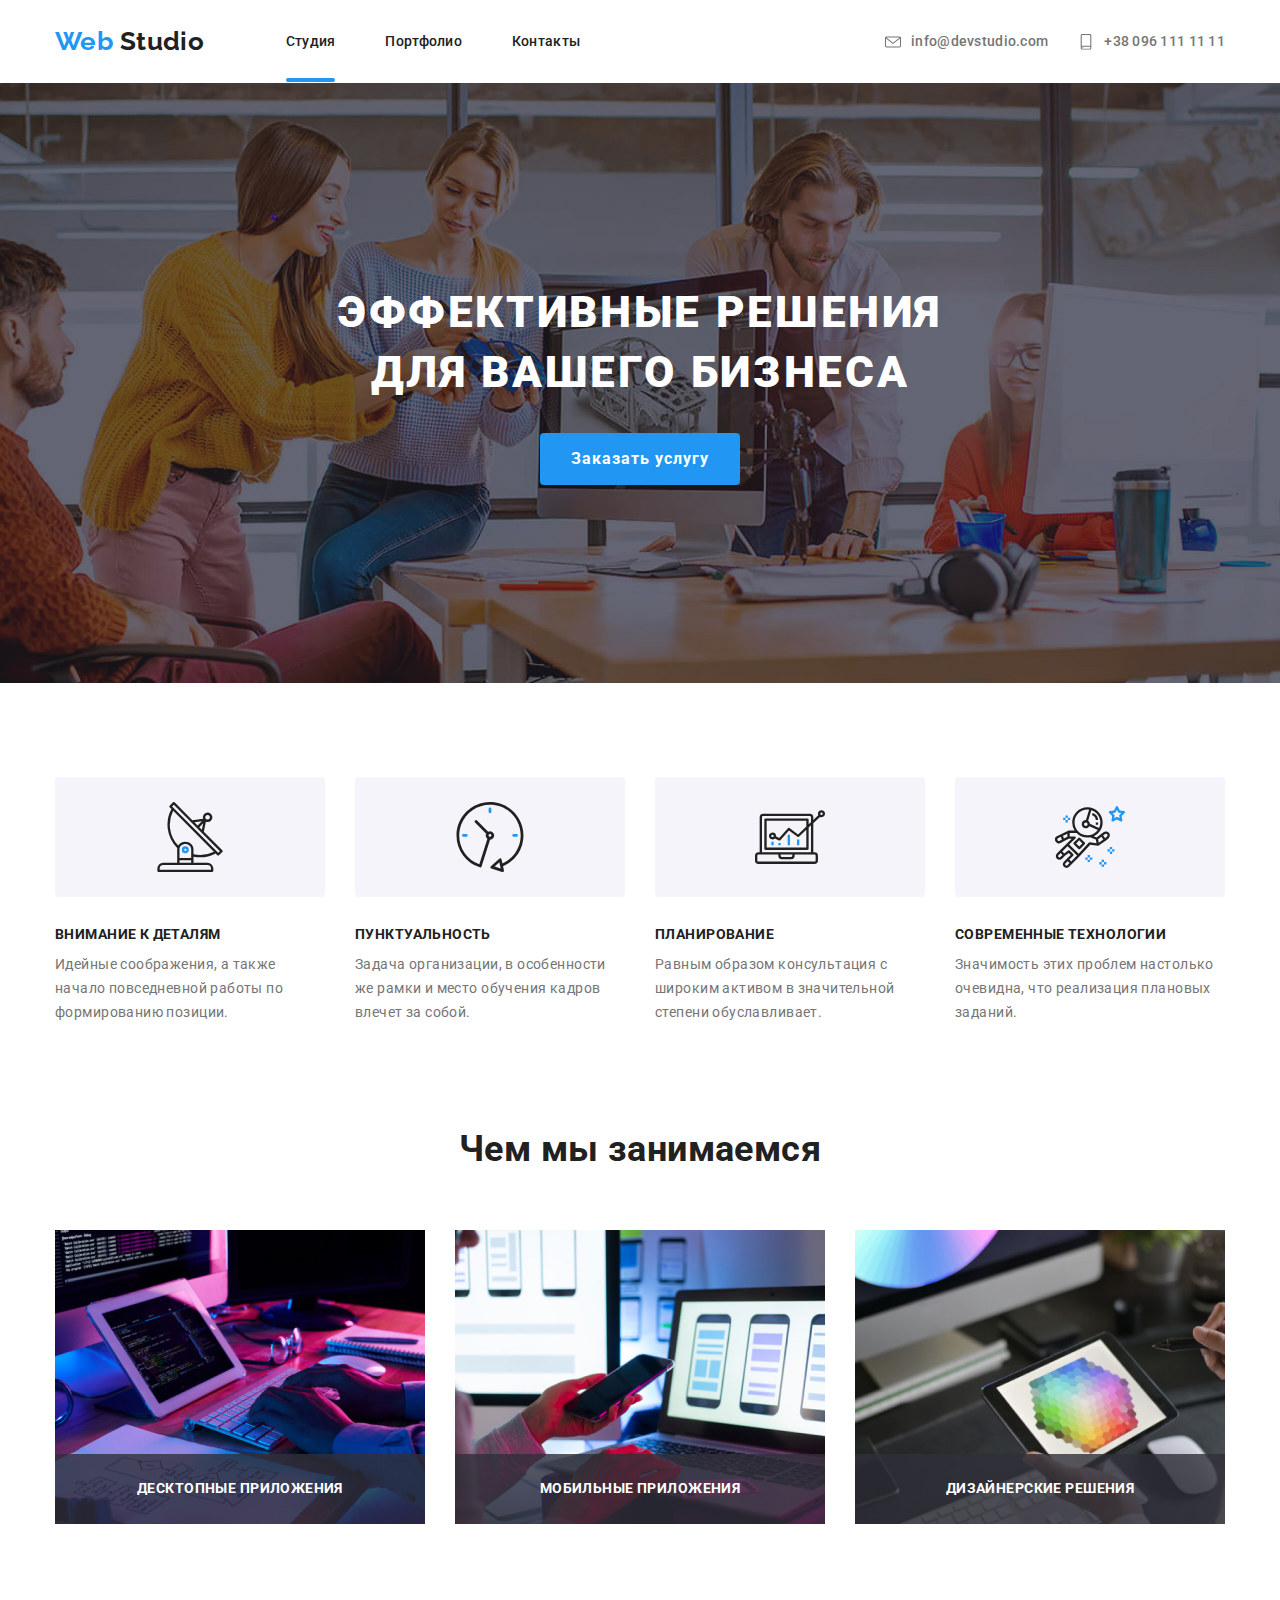
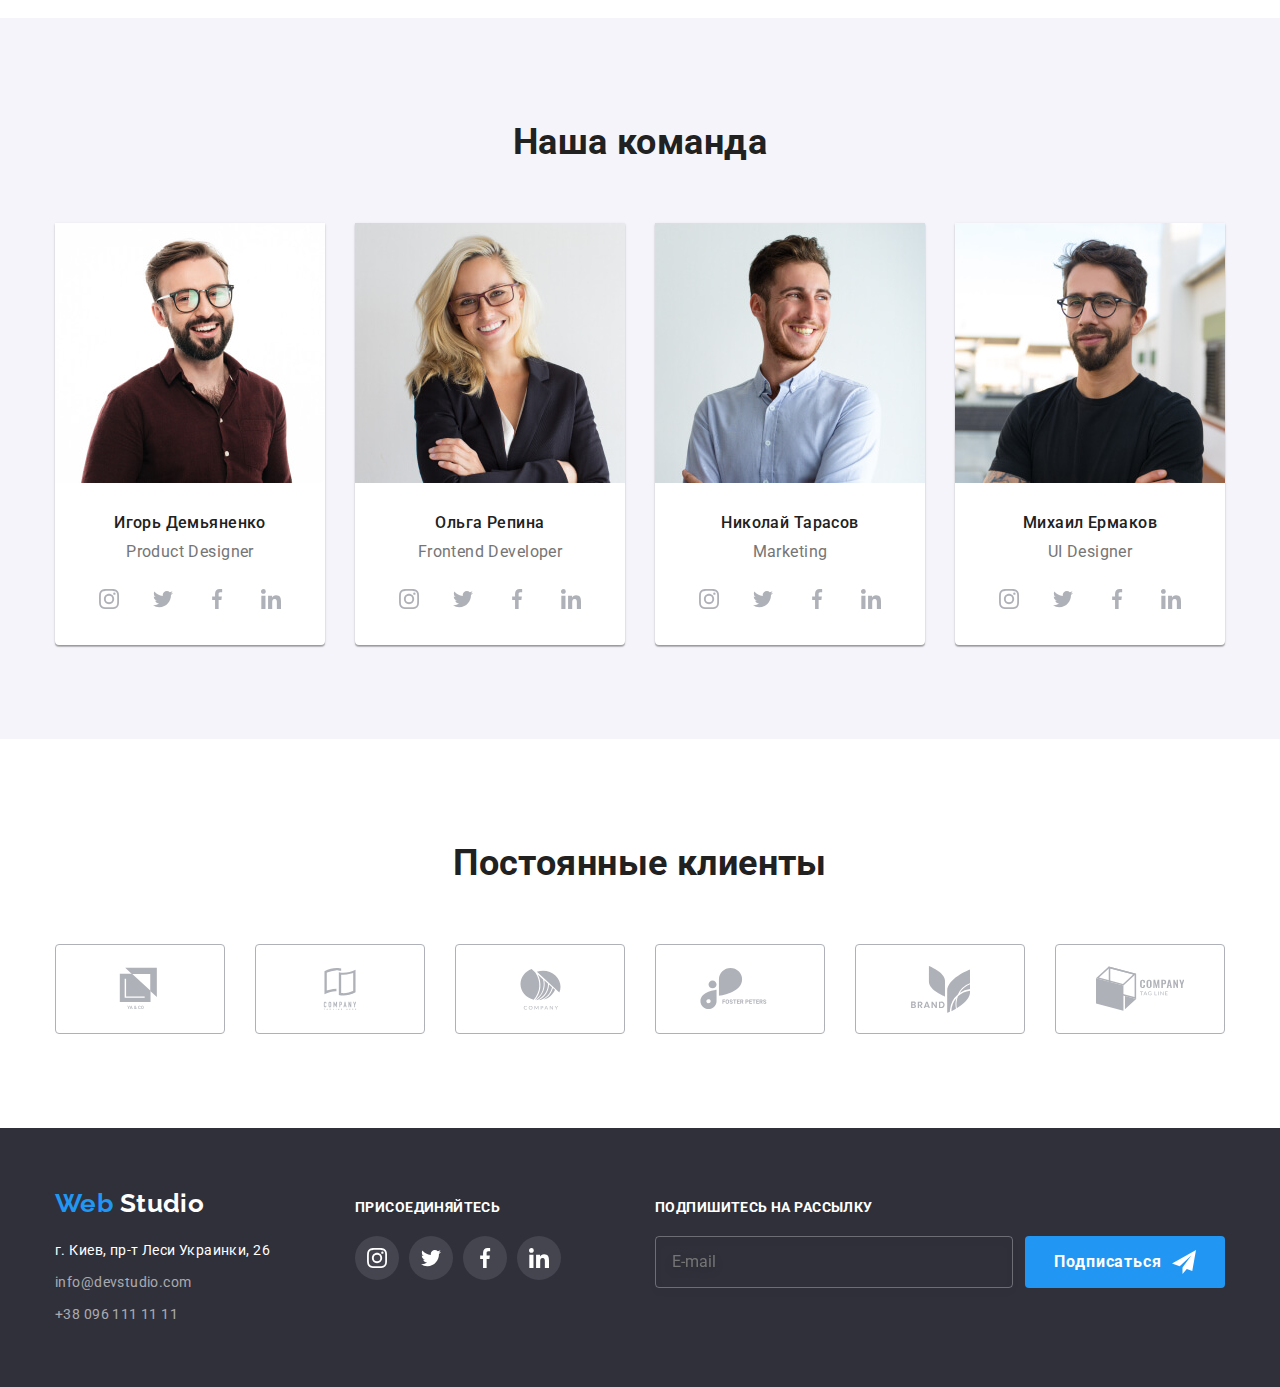
==== commit 8f2e3a05: "team photos and portfolio photos fixed" ====
--- a/index.html
+++ b/index.html
@@ -157,7 +157,7 @@
                 <source srcset="./images/team/igor-mobile@1x.jpg 1x, ./images/team/igor-mobile@2x.jpg 2x"
                   media="(max-width:767px)" type="image/jpg">
                 <source srcset="./images/team/igor-tablet@1x.jpg 1x, ./images/team/igor-tablet@2x.jpg 2x"
-                  media="(min-width:768px)" type="image/jpg">
+                  media="(min-width:768px) and (max-width:1199px)" type="image/jpg">
                 <source srcset="./images/team/igor-pc@1x.jpg 1x, ./images/team/igor-pc@2x.jpg 2x"
                   media="(min-width:1200px)" type="image/jpg">
                 <img src="./images/team/igor-mobile@1x.jpg">
@@ -212,7 +212,7 @@
                 <source srcset="./images/team/olga-mobile@1x.jpg 1x, ./images/team/olga-mobile@2x.jpg 2x"
                   media="(max-width:767px)" type="image/jpg">
                 <source srcset="./images/team/olga-tablet@1x.jpg 1x, ./images/team/olga-tablet@2x.jpg 2x"
-                  media="(min-width:768px)" type="image/jpg">
+                  media="(min-width:768px) and (max-width:1199px)" type="image/jpg">
                 <source srcset="./images/team/olga-pc@1x.jpg 1x, ./images/team/olga-pc@2x.jpg 2x"
                   media="(min-width:1200px)" type="image/jpg">
                 <img src="./images/team/olga-mobile@1x.jpg">
@@ -264,11 +264,14 @@
             </li>
             <li class="our-team-list-item">
               <picture>
-                <source srcset="./images/team/niko-mobile@1x.jpg 1x, ./images/team/niko-mobile@2x.jpg 2x" media="(max-width:767px)"
+                <source srcset="./images/team/niko-mobile@1x.jpg 1x, ./images/team/niko-mobile@2x.jpg 2x" 
+                  media="(max-width:767px)"
                   type="image/jpg">
-                <source srcset="./images/team/niko-tablet@1x.jpg 1x, ./images/team/niko-tablet@2x.jpg 2x" media="(min-width:768px)"
+                <source srcset="./images/team/niko-tablet@1x.jpg 1x, ./images/team/niko-tablet@2x.jpg 2x" 
+                  media="(min-width:768px) and (max-width:1199px)"
                   type="image/jpg">
-                <source srcset="./images/team/niko-pc@1x.jpg 1x, ./images/team/niko-pc@2x.jpg 2x" media="(min-width:1200px)"
+                <source srcset="./images/team/niko-pc@1x.jpg 1x, ./images/team/niko-pc@2x.jpg 2x" 
+                  media="(min-width:1200px)"
                   type="image/jpg">
                 <img src="./images/team/niko-mobile@1x.jpg">
               </picture>
@@ -319,11 +322,14 @@
             </li>
             <li class="our-team-list-item">
               <picture>
-                <source srcset="./images/team/misha-mobile@1x.jpg 1x, ./images/team/misha-mobile@2x.jpg 2x" media="(max-width:767px)"
+                <source srcset="./images/team/misha-mobile@1x.jpg 1x, ./images/team/misha-mobile@2x.jpg 2x" 
+                  media="(max-width:767px)"
                   type="image/jpg">
-                <source srcset="./images/team/misha-tablet@1x.jpg 1x, ./images/team/misha-tablet@2x.jpg 2x" media="(min-width:768px)"
+                <source srcset="./images/team/misha-tablet@1x.jpg 1x, ./images/team/misha-tablet@2x.jpg 2x" 
+                  media="(min-width:768px) and (max-width:1199px)"
                   type="image/jpg">
-                <source srcset="./images/team/misha-pc@1x.jpg 1x, ./images/team/misha-pc@2x.jpg 2x" media="(min-width:1200px)"
+                <source srcset="./images/team/misha-pc@1x.jpg 1x, ./images/team/misha-pc@2x.jpg 2x" 
+                  media="(min-width:1200px)"
                   type="image/jpg">
                 <img src="./images/team/misha-mobile@1x.jpg">
               </picture>
--- a/css/main.min.css
+++ b/css/main.min.css
@@ -1,2 +1,2 @@
-/*! normalize.css v8.0.1 | MIT License | github.com/necolas/normalize.css */html{line-height:1.15;-webkit-text-size-adjust:100%}body{margin:0}main{display:block}h1{font-size:2em;margin:0.67em 0}hr{box-sizing:content-box;height:0;overflow:visible}pre{font-family:monospace, monospace;font-size:1em}a{background-color:transparent}abbr[title]{border-bottom:none;text-decoration:underline;text-decoration:underline dotted}b,strong{font-weight:bolder}code,kbd,samp{font-family:monospace, monospace;font-size:1em}small{font-size:80%}sub,sup{font-size:75%;line-height:0;position:relative;vertical-align:baseline}sub{bottom:-0.25em}sup{top:-0.5em}img{border-style:none}button,input,optgroup,select,textarea{font-family:inherit;font-size:100%;line-height:1.15;margin:0}button,input{overflow:visible}button,select{text-transform:none}button,[type="button"],[type="reset"],[type="submit"]{-webkit-appearance:button}button::-moz-focus-inner,[type="button"]::-moz-focus-inner,[type="reset"]::-moz-focus-inner,[type="submit"]::-moz-focus-inner{border-style:none;padding:0}button:-moz-focusring,[type="button"]:-moz-focusring,[type="reset"]:-moz-focusring,[type="submit"]:-moz-focusring{outline:1px dotted ButtonText}fieldset{padding:0.35em 0.75em 0.625em}legend{box-sizing:border-box;color:inherit;display:table;max-width:100%;padding:0;white-space:normal}progress{vertical-align:baseline}textarea{overflow:auto}[type="checkbox"],[type="radio"]{box-sizing:border-box;padding:0}[type="number"]::-webkit-inner-spin-button,[type="number"]::-webkit-outer-spin-button{height:auto}[type="search"]{-webkit-appearance:textfield;outline-offset:-2px}[type="search"]::-webkit-search-decoration{-webkit-appearance:none}::-webkit-file-upload-button{-webkit-appearance:button;font:inherit}details{display:block}summary{display:list-item}template{display:none}[hidden]{display:none}.advantages-list-item h3,.activities-list h3{font-size:14px;line-height:1.14;color:#212121;text-transform:uppercase;font-weight:bold}html{box-sizing:border-box}*,::before,::after{box-sizing:inherit}body{color:#757575;background-color:#fff;font-family:Roboto, sans-serif;font-size:14px;line-height:1.14;letter-spacing:0.03em}.list{list-style:none;margin:0;padding:0}.link{font-size:0}img{display:block;max-width:100%;height:auto}h1,h2,h3,h4,h5,h6,p,b{margin:0px}button{padding:0}.section-title{color:#212121;font-weight:700;font-size:36px;line-height:1.7;text-align:center;margin-bottom:50px}@media screen and (max-width: 1199px){.portfolio{padding-top:60px;padding-bottom:60px}}@media screen and (min-width: 1200px){.portfolio{padding-top:93px;padding-bottom:94px}}.container{padding-right:15px;padding-left:15px}@media screen and (min-width: 480px){.container{width:480px;margin:0 auto}}@media screen and (min-width: 768px){.container{width:768px}}@media screen and (min-width: 1200px){.container{width:1200px}}.btn{display:flex;justify-content:center;align-items:center;width:200px;padding:10px 0;border-radius:4px;border:1px solid transparent;color:#fff;background-color:#2196f3;text-decoration:none;font-weight:bold;font-size:16px;line-height:1.87;text-align:center;letter-spacing:0.06em;cursor:pointer}.backdrop{position:fixed;top:0;left:0;width:100%;height:100%;background-color:rgba(0,0,0,0.2);padding:93px 15px 94px 15px;opacity:1;transition:opacity 250ms cubic-bezier(0.4, 0, 0.2, 1);overflow-y:scroll}.backdrop.is-hidden{opacity:0;pointer-events:none}.backdrop .container{width:100%}.js-order-form{padding:40px;box-shadow:0px 1px 3px rgba(0,0,0,0.12),0px 1px 1px rgba(0,0,0,0.14),0px 2px 1px rgba(0,0,0,0.2);border-radius:4px;background-color:#fff}@media screen and (max-width: 479px){.js-order-form{position:relative;max-width:100%}}@media screen and (min-width: 480px){.js-order-form{position:absolute;top:93px;left:50%;transform:translateX(-50%)}}@media screen and (max-width: 1199px){.js-order-form{width:450px}}@media screen and (min-width: 1200px){.js-order-form{width:528px}}.js-order-form p{font-size:20px;line-height:1.15;font-weight:700;text-align:center;color:#212121;margin-bottom:30px}.form-field{position:relative;display:flex;flex-direction:column;margin-bottom:28px}.form-label{position:absolute;display:flex;align-items:center;top:50%;left:42px;transform:translateY(-50%);transition:color 250ms cubic-bezier(0.4, 0, 0.2, 1),transform 250ms cubic-bezier(0.4, 0, 0.2, 1);letter-spacing:0.01em}.form-input{margin:0;padding:11px 16px 11px 42px;border-radius:4px;border:1px solid rgba(33,33,33,0.2);transition:border 250ms cubic-bezier(0.4, 0, 0.2, 1)}.form-field .comment{padding:12px 16px}.form-field.last{margin-bottom:20px}.last .form-input{padding:11px 16px 11px 16x}textarea{height:120px;resize:none}.policy{position:relative;display:flex;align-items:center;justify-content:center;line-height:1.7;margin-bottom:30px;margin-left:24px}@media screen and (max-width: 1199px){.policy{font-size:12px;line-height:1.17}}.policy a{display:inline-block;color:#2196f3}.checkbox{position:absolute;appearance:none;-moz-appearance:none;-webkit-appearance:none}.policy-required::after{content:"";position:absolute;left:-24px;top:50%;transform:translateY(-50%);display:inline-block;width:16px;height:15px;border:2px solid #212121;border-radius:2px}.checkbox:checked+.policy-required::after{background-color:#2196f3;background-image:url(../images/icon-check.svg);background-size:contain;background-repeat:no-repeat;border-color:transparent;background-position:center}.submit-button{margin-left:auto;margin-right:auto;box-shadow:0px 4px 4px rgba(0,0,0,0.15)}.submit-button:hover{background-color:#188ce8}.close-icon{position:absolute;width:18px;height:18px;top:50%;left:50%;transform:translate(-50%, -50%)}.close-button{position:absolute;top:8px;right:8px;width:30px;height:30px;padding:0;background-color:#fff;border:1px solid rgba(0,0,0,0.1);border-radius:50%;cursor:pointer}.close-button:hover .close-icon,.close-button:focus .close-icon{fill:#2196f3}.form-icon{position:absolute;left:16px;width:18px;top:50%;transform:translateY(-50%);height:18px;fill:black;transition:fill 250ms cubic-bezier(0.4, 0, 0.2, 1)}.form-input:focus ~ .form-icon,.form-input:hover ~ .form-icon{fill:#2196f3}.form-input:focus+.form-label,.form-input:hover+.form-label,.form-input:not(:placeholder-shown)+.form-label{transform:translateY(-38px) translateX(-29px) scale(0.8333);color:#2196f3}.form-input:focus,.form-input:hover{border:1px solid #2196f3}.logo{font-family:Raleway, sans-serif;text-decoration:none;font-weight:bold;font-size:24px;line-height:1.2}.logo .part-first{color:#2196f3}.logo .part-second{color:#212121}@media screen and (min-width: 1200px){.logo{font-size:26px}}.sm-list{display:flex;justify-content:space-between;padding:0}.sm-list-item:not(:last-child){margin-right:10px}.sm-list-item-icon{display:flex;width:44px;height:44px;justify-content:center;align-items:center;border-radius:50%;transition-property:background-color;transition:250ms;transition-timing-function:cubic-bezier(0.4, 0, 0.2, 1)}.sm-list-item-icon:hover,.sm-list-item-icon:focus{background-color:#2196f3}.item-icon{display:block;width:20px;height:20px;fill:#afb1b8;transition-property:fill;transition:250ms;transition-timing-function:cubic-bezier(0.4, 0, 0.2, 1)}.sm-list-item-icon:hover .item-icon,.sm-list-item-icon:focus .item-icon{fill:white}.header{display:flex;justify-content:space-between}.nav{display:flex}.nav a{color:#212121;text-decoration:none;font-weight:500;letter-spacing:0.02em;text-align:center;transition-property:color;transition:250ms;transition-timing-function:cubic-bezier(0.4, 0, 0.2, 1)}.nav a:hover,.nav a:focus{color:#2196f3}.active-page{position:relative;color:#2196f3}.active-page::after{content:"";position:absolute;display:block;width:100%;height:4px;background-color:#2196f3;border-radius:2px}.header-contacts-list{display:flex;flex-direction:column;align-items:center}.header-contacts-list a{color:#757575;text-decoration:none;font-weight:500;font-size:inherit;line-height:1.14;letter-spacing:0.02em;transition-property:color;transition:250ms;transition-timing-function:cubic-bezier(0.4, 0, 0.2, 1)}.header-contacts-list a:hover,.header-contacts-list a:focus{color:#2196f3}.header-contacts-list .header-contacts-item a{display:flex;align-items:center}.header-contacts-item a:hover .contact-icon,.header-contacts-item a:focus .contact-icon{fill:#2196f3}.contact-icon{fill:#757575;margin-right:10px;height:16px;width:16px;transition-property:fill;transition:250ms;transition-timing-function:cubic-bezier(0.4, 0, 0.2, 1)}@media screen and (max-width: 767px){.header{position:relative;align-items:center}.header.container{padding-top:10px;padding-bottom:10px}.menu-button{width:40px;height:40px;background-color:transparent;border:none;cursor:pointer}.menu-button.is-open .icon-burger{display:none}.menu-button.is-open .icon-close{display:block;transition-property:color;transition:250ms;transition-timing-function:cubic-bezier(0.4, 0, 0.2, 1)}.menu-button.is-open .icon-close:hover,.menu-button.is-open .icon-close:focus{fill:#2196f3}.icon-close{display:none}.icon-burger{transition-property:fill;transition:250ms;transition-timing-function:cubic-bezier(0.4, 0, 0.2, 1)}.menu-button:hover .icon-burger,.menu-button:focus .icon-burger{fill:#2196f3}.menu-wrapper{display:none;position:absolute;top:100%;right:0;width:100%;background-color:#fff;z-index:50;padding-top:60px;padding-bottom:60px;box-shadow:0px 4px 8px rgba(0,0,0,0.04),0px 2px 4px rgba(0,0,0,0.08),0px 1px 3px rgba(0,0,0,0.16)}.menu-wrapper.is-open{display:block}.nav{display:flex;flex-direction:column;align-items:center;margin-bottom:60px}.nav a{font-size:18px;line-height:1.17}.nav .nav-item:not(:last-child){margin-bottom:40px}.header-contacts-item:first-child{margin-bottom:16px}}@media screen and (min-width: 768px){.header{align-items:center}.header.container{padding-top:26px;padding-bottom:26px}.header-contacts-list{align-items:flex-start}.menu-button{display:none}.menu-wrapper{display:flex;flex-direction:row;justify-content:space-between;align-items:center}.nav-item:not(:last-child){margin-right:50px}}@media screen and (min-width: 768px) and (max-width: 1199px){.nav{margin-right:84px}.header-contacts-item:first-child{margin-bottom:10px}.active-page::after{bottom:-41px}}@media screen and (min-width: 1200px){.nav{margin-right:305px}.header-contacts-list{flex-direction:row}.header-contacts-item:first-child{margin-right:30px}.header-contacts-item{display:flex;align-items:center;justify-content:center}.active-page::after{bottom:-33px}}.hero{display:block;margin:0 auto;max-width:1600px;background-color:rgba(47,48,58,0.8);background-image:linear-gradient(rgba(47,48,58,0.4), rgba(47,48,58,0.4)),url(../images/hero/hero-mobile@1x.jpg);background-size:cover;background-position:center}@media screen and (min-device-pixel-ratio: 2), screen and (min-resolution: 192dpi), screen and (min-resolution: 2dppx){.hero{background-image:linear-gradient(rgba(47,48,58,0.4), rgba(47,48,58,0.4)),url(../images/hero/hero-mobile@2x.jpg)}}@media screen and (min-width: 768px){.hero{background-image:linear-gradient(rgba(47,48,58,0.4), rgba(47,48,58,0.4)),url(../images/hero/hero-tablet@1x.jpg)}}@media screen and (min-width: 768px), screen and (min-device-pixel-ratio: 2), screen and (min-resolution: 192dpi), screen and (min-resolution: 2dppx){.hero{background-image:linear-gradient(rgba(47,48,58,0.4), rgba(47,48,58,0.4)),url(../images/hero/hero-tablet@2x.jpg)}}@media screen and (min-width: 1200px){.hero{background-image:linear-gradient(rgba(47,48,58,0.4), rgba(47,48,58,0.4)),url(../images/hero/hero-pc@1x.jpg)}}@media screen and (min-width: 1200px), screen and (min-device-pixel-ratio: 2), screen and (min-resolution: 192dpi), screen and (min-resolution: 2dppx){.hero{background-image:linear-gradient(rgba(47,48,58,0.4), rgba(47,48,58,0.4)),url(../images/hero/hero-pc@2x.jpg)}}.hero-text{display:flex;flex-direction:column;align-items:center}.hero-text h1{color:#fff;text-transform:uppercase;font-weight:900;letter-spacing:0.06em;margin-bottom:30px;text-align:center}@media screen and (max-width: 1199px){.hero{height:400px}.hero h1{font-size:26px;line-height:1.62;margin-top:118px}}@media screen and (min-width: 1200px){.hero{height:600px}.hero h1{font-size:44px;line-height:1.36;margin-top:200px}}.adventages-icon{display:flex;justify-content:center;align-items:center;height:120px;margin-bottom:30px;border-radius:4px;background-color:#f5f4fa}.advantages-list-item h3{margin-bottom:10px}p{line-height:1.7}@media screen and (max-width: 767px){.advantages-list-item:not(:last-child){margin-bottom:30px}h3{text-align:center}}@media screen and (min-width: 768px) and (max-width: 1199px){.advantages-list{display:flex;flex-wrap:wrap}.advantages-list-item{width:354px}.advantages-list-item:not(:nth-child(2n)){margin-right:30px}.advantages-list-item:not(:nth-last-child(-n+2)){margin-bottom:30px}}@media screen and (max-width: 1199px){.advantages{padding-top:60px;padding-bottom:60px}}@media screen and (min-width: 1200px){.advantages{padding-top:94px;padding-bottom:94px}.advantages-list{display:flex}.advantages-list-item{width:270px}.advantages-list-item:not(:last-child){margin-right:30px}}.activities{padding-bottom:94px}.activities-list{display:flex;justify-content:space-between}.activities-list h3{position:absolute;left:0;bottom:0;width:100%;background-color:rgba(47,48,58,0.8);color:#fff;text-align:center;padding-top:27px;padding-bottom:27px}.activities-list-item{position:relative}@media screen and (max-width: 1199px){.activities{display:none}}.team{background-color:#f5f4fa}.team img{margin-bottom:30px}.team h3{color:#212121;font-weight:500;font-size:16px;line-height:1.19;margin-bottom:10px}.team p{font-size:16px;line-height:1.19;margin-bottom:16px}.our-team-list-item{display:flex;flex-direction:column;align-items:center;padding-bottom:24px;background-color:#fff;box-shadow:0px 2px 1px rgba(0,0,0,0.2),0px 1px 1px rgba(0,0,0,0.14),0px 1px 3px rgba(0,0,0,0.12);border-radius:0px 0px 4px 4px}@media screen and (max-width: 767px){.our-team-list-item:not(:last-child){margin-bottom:30px}}@media screen and (min-width: 768px){.our-team-list{display:flex;flex-wrap:wrap}}@media screen and (min-width: 768px) and (max-width: 1199px){.our-team-list-item:not(:nth-child(2n)){margin-right:30px}.our-team-list-item:not(:nth-last-child(-n+2)){margin-bottom:30px}}@media screen and (max-width: 1199px){.team{padding-top:60px;padding-bottom:60px}}@media screen and (min-width: 1200px){.team{padding-top:94px;padding-bottom:94px}.our-team-list{display:flex;justify-content:space-between}.our-team-list-item{width:270px}}.clients-list{display:flex;flex-wrap:wrap}.client{display:flex;height:90px;justify-content:center;align-items:center;border:1px solid #afb1b8;border-radius:4px;cursor:pointer;transition-property:border;transition-duration:250ms}.client:hover,.client:focus{border:1px solid #2196f3}.company-logo{fill:#afb1b8;transition-property:fill;transition:250ms;transition-timing-function:cubic-bezier(0.4, 0, 0.2, 1)}.client:hover .company-logo,.client:focus .company-logo{fill:#2196f3;transition:250ms;transition-timing-function:cubic-bezier(0.4, 0, 0.2, 1)}@media screen and (max-width: 479px){.clients-list-item{width:calc((100% - 30px) / 2)}}@media screen and (min-width: 480px) and (max-width: 767px){.clients-list-item{width:210px}}@media screen and (max-width: 767px){.clients-list-item:not(:nth-last-child(-n+2)){margin-bottom:30px}.clients-list-item:not(:nth-child(2n)){margin-right:30px}}@media screen and (min-width: 768px) and (max-width: 1199px){.clients-list-item:not(:nth-child(3n)){margin-right:30px}.clients-list-item:not(:nth-last-child(-n+3)){margin-bottom:30px}}@media screen and (min-width: 768px){.clients-list-item{width:226px}}@media screen and (max-width: 1199px){.clients{padding-top:60px;padding-bottom:60px}}@media screen and (min-width: 1200px){.clients{padding-top:94px;padding-bottom:94px}.clients-list-item{width:170px}.clients-list{justify-content:space-between}}footer{background-color:#2f303a;padding-top:60px;padding-bottom:60px}.footer-contacts{display:flex;flex-direction:column;align-items:center}.footer-contacts .logo{margin-bottom:20px}.footer-contacts .logo .part-second{color:#fff}.footer-contacts .map{display:block;color:#fff;font-size:14px;line-height:1.7;font-style:normal;text-decoration:none;margin-bottom:8px}.footer-contacts .footer-contacts-list{display:block}.footer-contacts .footer-contacts-list .footer-contacts-item{color:rgba(255,255,255,0.6);font-size:inherit;line-height:1.7;font-style:normal;text-decoration:none}.footer-contacts .footer-contacts-list .footer-contacts-list-item{display:flex;flex-direction:column}.footer-contacts .footer-contacts-list .footer-contacts-list-item:first-child{margin-bottom:8px}.join,.join-form{display:flex;flex-direction:column;align-items:center}.join b,.join-form b{color:#fff;text-transform:uppercase;margin-bottom:20px}.join .sm-list-item-icon,.join-form .sm-list-item-icon{background-color:rgba(255,255,255,0.1)}.join .sm-list-item-icon:hover,.join .sm-list-item-icon:focus,.join-form .sm-list-item-icon:hover,.join-form .sm-list-item-icon:focus{background-color:#2196f3}.join .sm-list-item-icon .item-icon,.join-form .sm-list-item-icon .item-icon{fill:#fff}.subscribe-form{display:flex;flex-direction:column;align-items:center;width:100%}.subscribe-input{margin-bottom:20px;padding-top:15px;padding-bottom:15px;padding-left:16px;width:100%;font-size:16px;line-height:1.25;color:rgba(255,255,255,0.6);border:1px solid rgba(255,255,255,0.3);filter:drop-shadow(0px 4px 4px rgba(0,0,0,0.15));border-radius:4px;background-color:transparent}.subscribe-button::after{content:"";display:inline-block;background-repeat:no-repeat;background-size:contain;background-image:url(../images/icon-send.svg);width:24px;height:24px;margin-left:10px}@media screen and (max-width: 768px){.footer-contacts{margin-bottom:60px}.join{margin-bottom:60px}}@media screen and (min-width: 768px){.footer-tablet-top{display:flex;justify-content:space-between}}@media screen and (min-width: 768px) and (max-width: 1199px){.footer-tablet-top{margin-bottom:45px}.footer-contacts{margin-left:51px}.join{margin-right:74px}}@media screen and (max-width: 1199px){.footer-contacts-list-item{align-items:center}}@media screen and (min-width: 1200px){footer .container{display:flex}.footer-tablet-top{align-items:flex-start}.footer-contacts{width:231px;margin-right:69px;align-items:flex-start}.footer-contacts-list-item:first-child{margin-bottom:9px}.join{align-items:flex-start;padding:0;margin:0;margin-right:94px;margin-top:12px}.join-form{align-items:flex-start;padding:0;margin:0;margin-top:12px}.subscribe-form{flex-direction:row;align-items:baseline}.subscribe-input{margin-right:12px;width:358px}}
+/*! normalize.css v8.0.1 | MIT License | github.com/necolas/normalize.css */html{line-height:1.15;-webkit-text-size-adjust:100%}body{margin:0}main{display:block}h1{font-size:2em;margin:0.67em 0}hr{box-sizing:content-box;height:0;overflow:visible}pre{font-family:monospace, monospace;font-size:1em}a{background-color:transparent}abbr[title]{border-bottom:none;text-decoration:underline;text-decoration:underline dotted}b,strong{font-weight:bolder}code,kbd,samp{font-family:monospace, monospace;font-size:1em}small{font-size:80%}sub,sup{font-size:75%;line-height:0;position:relative;vertical-align:baseline}sub{bottom:-0.25em}sup{top:-0.5em}img{border-style:none}button,input,optgroup,select,textarea{font-family:inherit;font-size:100%;line-height:1.15;margin:0}button,input{overflow:visible}button,select{text-transform:none}button,[type="button"],[type="reset"],[type="submit"]{-webkit-appearance:button}button::-moz-focus-inner,[type="button"]::-moz-focus-inner,[type="reset"]::-moz-focus-inner,[type="submit"]::-moz-focus-inner{border-style:none;padding:0}button:-moz-focusring,[type="button"]:-moz-focusring,[type="reset"]:-moz-focusring,[type="submit"]:-moz-focusring{outline:1px dotted ButtonText}fieldset{padding:0.35em 0.75em 0.625em}legend{box-sizing:border-box;color:inherit;display:table;max-width:100%;padding:0;white-space:normal}progress{vertical-align:baseline}textarea{overflow:auto}[type="checkbox"],[type="radio"]{box-sizing:border-box;padding:0}[type="number"]::-webkit-inner-spin-button,[type="number"]::-webkit-outer-spin-button{height:auto}[type="search"]{-webkit-appearance:textfield;outline-offset:-2px}[type="search"]::-webkit-search-decoration{-webkit-appearance:none}::-webkit-file-upload-button{-webkit-appearance:button;font:inherit}details{display:block}summary{display:list-item}template{display:none}[hidden]{display:none}.advantages-list-item h3,.activities-list h3{font-size:14px;line-height:1.14;color:#212121;text-transform:uppercase;font-weight:bold}html{box-sizing:border-box}*,::before,::after{box-sizing:inherit}body{color:#757575;background-color:#fff;font-family:Roboto, sans-serif;font-size:14px;line-height:1.14;letter-spacing:0.03em}.list{list-style:none;margin:0;padding:0}.link{font-size:0}img{display:block;max-width:100%;height:auto}h1,h2,h3,h4,h5,h6,p,b{margin:0px}button{padding:0}.section-title{color:#212121;font-weight:700;font-size:36px;line-height:1.7;text-align:center;margin-bottom:50px}@media screen and (max-width: 1199px){.portfolio{padding-top:60px;padding-bottom:60px}}@media screen and (min-width: 1200px){.portfolio{padding-top:93px;padding-bottom:94px}}.container{padding-right:15px;padding-left:15px}@media screen and (min-width: 480px){.container{width:480px;margin:0 auto}}@media screen and (min-width: 768px){.container{width:768px}}@media screen and (min-width: 1200px){.container{width:1200px}}.btn{display:flex;justify-content:center;align-items:center;width:200px;padding:10px 0;border-radius:4px;border:1px solid transparent;color:#fff;background-color:#2196f3;text-decoration:none;font-weight:bold;font-size:16px;line-height:1.87;text-align:center;letter-spacing:0.06em;cursor:pointer}.backdrop{position:fixed;top:0;left:0;width:100%;height:100%;background-color:rgba(0,0,0,0.2);padding:93px 15px 94px 15px;opacity:1;transition:opacity 250ms cubic-bezier(0.4, 0, 0.2, 1);overflow-y:scroll}.backdrop.is-hidden{opacity:0;pointer-events:none}.backdrop .container{width:100%}.js-order-form{padding:40px;box-shadow:0px 1px 3px rgba(0,0,0,0.12),0px 1px 1px rgba(0,0,0,0.14),0px 2px 1px rgba(0,0,0,0.2);border-radius:4px;background-color:#fff}@media screen and (max-width: 479px){.js-order-form{position:relative;max-width:100%}}@media screen and (min-width: 480px){.js-order-form{position:absolute;top:93px;left:50%;transform:translateX(-50%)}}@media screen and (max-width: 1199px){.js-order-form{width:450px}}@media screen and (min-width: 1200px){.js-order-form{width:528px}}.js-order-form p{font-size:20px;line-height:1.15;font-weight:700;text-align:center;color:#212121;margin-bottom:30px}.form-field{position:relative;display:flex;flex-direction:column;margin-bottom:28px}.form-label{position:absolute;display:flex;align-items:center;top:50%;left:42px;transform:translateY(-50%);transition:color 250ms cubic-bezier(0.4, 0, 0.2, 1),transform 250ms cubic-bezier(0.4, 0, 0.2, 1);letter-spacing:0.01em}.form-input{margin:0;padding:11px 16px 11px 42px;border-radius:4px;border:1px solid rgba(33,33,33,0.2);transition:border 250ms cubic-bezier(0.4, 0, 0.2, 1)}.form-field .comment{padding:12px 16px}.form-field.last{margin-bottom:20px}.last .form-input{padding:11px 16px 11px 16x}textarea{height:120px;resize:none}.policy{position:relative;display:flex;align-items:center;justify-content:center;line-height:1.7;margin-bottom:30px;margin-left:24px}@media screen and (max-width: 1199px){.policy{font-size:12px;line-height:1.17}}.policy a{display:inline-block;color:#2196f3}.checkbox{position:absolute;appearance:none;-moz-appearance:none;-webkit-appearance:none}.policy-required::after{content:"";position:absolute;left:-24px;top:50%;transform:translateY(-50%);display:inline-block;width:16px;height:15px;border:2px solid #212121;border-radius:2px}.checkbox:checked+.policy-required::after{background-color:#2196f3;background-image:url(../images/icon-check.svg);background-size:contain;background-repeat:no-repeat;border-color:transparent;background-position:center}.submit-button{margin-left:auto;margin-right:auto;box-shadow:0px 4px 4px rgba(0,0,0,0.15)}.submit-button:hover{background-color:#188ce8}.close-icon{position:absolute;width:18px;height:18px;top:50%;left:50%;transform:translate(-50%, -50%)}.close-button{position:absolute;top:8px;right:8px;width:30px;height:30px;padding:0;background-color:#fff;border:1px solid rgba(0,0,0,0.1);border-radius:50%;cursor:pointer}.close-button:hover .close-icon,.close-button:focus .close-icon{fill:#2196f3}.form-icon{position:absolute;left:16px;width:18px;top:50%;transform:translateY(-50%);height:18px;fill:black;transition:fill 250ms cubic-bezier(0.4, 0, 0.2, 1)}.form-input:focus ~ .form-icon,.form-input:hover ~ .form-icon{fill:#2196f3}.form-input:focus+.form-label,.form-input:hover+.form-label,.form-input:not(:placeholder-shown)+.form-label{transform:translateY(-38px) translateX(-29px) scale(0.8333);color:#2196f3}.form-input:focus,.form-input:hover{border:1px solid #2196f3}.logo{font-family:Raleway, sans-serif;text-decoration:none;font-weight:bold;font-size:24px;line-height:1.2}.logo .part-first{color:#2196f3}.logo .part-second{color:#212121}@media screen and (min-width: 1200px){.logo{font-size:26px}}.sm-list{display:flex;justify-content:space-between;padding:0}.sm-list-item:not(:last-child){margin-right:10px}.sm-list-item-icon{display:flex;width:44px;height:44px;justify-content:center;align-items:center;border-radius:50%;transition-property:background-color;transition:250ms;transition-timing-function:cubic-bezier(0.4, 0, 0.2, 1)}.sm-list-item-icon:hover,.sm-list-item-icon:focus{background-color:#2196f3}.item-icon{display:block;width:20px;height:20px;fill:#afb1b8;transition-property:fill;transition:250ms;transition-timing-function:cubic-bezier(0.4, 0, 0.2, 1)}.sm-list-item-icon:hover .item-icon,.sm-list-item-icon:focus .item-icon{fill:white}.header{display:flex;justify-content:space-between}.nav{display:flex}.nav a{color:#212121;text-decoration:none;font-weight:500;letter-spacing:0.02em;text-align:center;transition-property:color;transition:250ms;transition-timing-function:cubic-bezier(0.4, 0, 0.2, 1)}.nav a:hover,.nav a:focus{color:#2196f3}.active-page{position:relative;color:#2196f3}.active-page::after{content:"";position:absolute;display:block;width:100%;height:4px;background-color:#2196f3;border-radius:2px}.header-contacts-list{display:flex;flex-direction:column;align-items:center}.header-contacts-list a{color:#757575;text-decoration:none;font-weight:500;font-size:inherit;line-height:1.14;letter-spacing:0.02em;transition-property:color;transition:250ms;transition-timing-function:cubic-bezier(0.4, 0, 0.2, 1)}.header-contacts-list a:hover,.header-contacts-list a:focus{color:#2196f3}.header-contacts-list .header-contacts-item a{display:flex;align-items:center}.header-contacts-item a:hover .contact-icon,.header-contacts-item a:focus .contact-icon{fill:#2196f3}.contact-icon{fill:#757575;margin-right:10px;height:16px;width:16px;transition-property:fill;transition:250ms;transition-timing-function:cubic-bezier(0.4, 0, 0.2, 1)}@media screen and (max-width: 767px){.header{position:relative;align-items:center}.header.container{padding-top:10px;padding-bottom:10px}.menu-button{width:40px;height:40px;background-color:transparent;border:none;cursor:pointer}.menu-button.is-open .icon-burger{display:none}.menu-button.is-open .icon-close{display:block;transition-property:color;transition:250ms;transition-timing-function:cubic-bezier(0.4, 0, 0.2, 1)}.menu-button.is-open .icon-close:hover,.menu-button.is-open .icon-close:focus{fill:#2196f3}.icon-close{display:none}.icon-burger{transition-property:fill;transition:250ms;transition-timing-function:cubic-bezier(0.4, 0, 0.2, 1)}.menu-button:hover .icon-burger,.menu-button:focus .icon-burger{fill:#2196f3}.menu-wrapper{display:none;position:absolute;top:100%;right:0;width:100%;background-color:#fff;z-index:50;padding-top:60px;padding-bottom:60px;box-shadow:0px 4px 8px rgba(0,0,0,0.04),0px 2px 4px rgba(0,0,0,0.08),0px 1px 3px rgba(0,0,0,0.16)}.menu-wrapper.is-open{display:block}.nav{display:flex;flex-direction:column;align-items:center;margin-bottom:60px}.nav a{font-size:18px;line-height:1.17}.nav .nav-item:not(:last-child){margin-bottom:40px}.header-contacts-item:first-child{margin-bottom:16px}}@media screen and (min-width: 768px){.header{align-items:center}.header.container{padding-top:26px;padding-bottom:26px}.header-contacts-list{align-items:flex-start}.menu-button{display:none}.menu-wrapper{display:flex;flex-direction:row;justify-content:space-between;align-items:center}.nav-item:not(:last-child){margin-right:50px}}@media screen and (min-width: 768px) and (max-width: 1199px){.nav{margin-right:84px}.header-contacts-item:first-child{margin-bottom:10px}.active-page::after{bottom:-41px}}@media screen and (min-width: 1200px){.nav{margin-right:305px}.header-contacts-list{flex-direction:row}.header-contacts-item:first-child{margin-right:30px}.header-contacts-item{display:flex;align-items:center;justify-content:center}.active-page::after{bottom:-33px}}.hero{display:block;margin:0 auto;max-width:1600px;background-color:rgba(47,48,58,0.8);background-image:linear-gradient(rgba(47,48,58,0.4), rgba(47,48,58,0.4)),url("../images/hero/hero-mobile@1x.jpg");background-size:cover;background-position:center}@media screen and (min-device-pixel-ratio: 2), screen and (min-resolution: 192dpi), screen and (min-resolution: 2dppx){.hero{background-image:linear-gradient(rgba(47,48,58,0.4), rgba(47,48,58,0.4)),url("../images/hero/hero-mobile@2x.jpg")}}@media screen and (min-width: 768px) and (max-width: 1199px){.hero{background-image:linear-gradient(rgba(47,48,58,0.4), rgba(47,48,58,0.4)),url("../images/hero/hero-tablet@1x.jpg")}}@media screen and (min-width: 768px) and (max-width: 1199px), screen and (min-device-pixel-ratio: 2), screen and (min-resolution: 192dpi), screen and (min-resolution: 2dppx){.hero{background-image:linear-gradient(rgba(47,48,58,0.4), rgba(47,48,58,0.4)),url("../images/hero/hero-tablet@2x.jpg")}}@media screen and (min-width: 1200px){.hero{background-image:linear-gradient(rgba(47,48,58,0.4), rgba(47,48,58,0.4)),url("../images/hero/hero-pc@1x.jpg")}}@media screen and (min-width: 1200px), screen and (min-device-pixel-ratio: 2), screen and (min-resolution: 192dpi), screen and (min-resolution: 2dppx){.hero{background-image:linear-gradient(rgba(47,48,58,0.4), rgba(47,48,58,0.4)),url("../images/hero/hero-pc@2x.jpg")}}.hero-text{display:flex;flex-direction:column;align-items:center}.hero-text h1{color:#fff;text-transform:uppercase;font-weight:900;letter-spacing:0.06em;margin-bottom:30px;text-align:center}@media screen and (max-width: 1199px){.hero{height:400px}.hero h1{font-size:26px;line-height:1.62;margin-top:118px}}@media screen and (min-width: 1200px){.hero{height:600px}.hero h1{font-size:44px;line-height:1.36;margin-top:200px}}.adventages-icon{display:flex;justify-content:center;align-items:center;height:120px;margin-bottom:30px;border-radius:4px;background-color:#f5f4fa}.advantages-list-item h3{margin-bottom:10px}p{line-height:1.7}@media screen and (max-width: 767px){.advantages-list-item:not(:last-child){margin-bottom:30px}h3{text-align:center}}@media screen and (min-width: 768px) and (max-width: 1199px){.advantages-list{display:flex;flex-wrap:wrap}.advantages-list-item{width:354px}.advantages-list-item:not(:nth-child(2n)){margin-right:30px}.advantages-list-item:not(:nth-last-child(-n+2)){margin-bottom:30px}}@media screen and (max-width: 1199px){.advantages{padding-top:60px;padding-bottom:60px}}@media screen and (min-width: 1200px){.advantages{padding-top:94px;padding-bottom:94px}.advantages-list{display:flex}.advantages-list-item{width:270px}.advantages-list-item:not(:last-child){margin-right:30px}}.activities{padding-bottom:94px}.activities-list{display:flex;justify-content:space-between}.activities-list h3{position:absolute;left:0;bottom:0;width:100%;background-color:rgba(47,48,58,0.8);color:#fff;text-align:center;padding-top:27px;padding-bottom:27px}.activities-list-item{position:relative}@media screen and (max-width: 1199px){.activities{display:none}}.team{background-color:#f5f4fa}.team img{margin-bottom:30px}.team h3{color:#212121;font-weight:500;font-size:16px;line-height:1.19;margin-bottom:10px}.team p{font-size:16px;line-height:1.19;margin-bottom:16px}.our-team-list-item{display:flex;flex-direction:column;align-items:center;padding-bottom:24px;background-color:#fff;box-shadow:0px 2px 1px rgba(0,0,0,0.2),0px 1px 1px rgba(0,0,0,0.14),0px 1px 3px rgba(0,0,0,0.12);border-radius:0px 0px 4px 4px}@media screen and (max-width: 767px){.our-team-list-item:not(:last-child){margin-bottom:30px}}@media screen and (min-width: 768px){.our-team-list{display:flex;flex-wrap:wrap}}@media screen and (min-width: 768px) and (max-width: 1199px){.our-team-list-item:not(:nth-child(2n)){margin-right:30px}.our-team-list-item:not(:nth-last-child(-n+2)){margin-bottom:30px}}@media screen and (max-width: 1199px){.team{padding-top:60px;padding-bottom:60px}}@media screen and (min-width: 1200px){.team{padding-top:94px;padding-bottom:94px}.our-team-list{display:flex;justify-content:space-between}.our-team-list-item{width:270px}}.clients-list{display:flex;flex-wrap:wrap}.client{display:flex;height:90px;justify-content:center;align-items:center;border:1px solid #afb1b8;border-radius:4px;cursor:pointer;transition-property:border;transition-duration:250ms}.client:hover,.client:focus{border:1px solid #2196f3}.company-logo{fill:#afb1b8;transition-property:fill;transition:250ms;transition-timing-function:cubic-bezier(0.4, 0, 0.2, 1)}.client:hover .company-logo,.client:focus .company-logo{fill:#2196f3;transition:250ms;transition-timing-function:cubic-bezier(0.4, 0, 0.2, 1)}@media screen and (max-width: 479px){.clients-list-item{width:calc((100% - 30px) / 2)}}@media screen and (min-width: 480px) and (max-width: 767px){.clients-list-item{width:210px}}@media screen and (max-width: 767px){.clients-list-item:not(:nth-last-child(-n+2)){margin-bottom:30px}.clients-list-item:not(:nth-child(2n)){margin-right:30px}}@media screen and (min-width: 768px) and (max-width: 1199px){.clients-list-item:not(:nth-child(3n)){margin-right:30px}.clients-list-item:not(:nth-last-child(-n+3)){margin-bottom:30px}}@media screen and (min-width: 768px){.clients-list-item{width:226px}}@media screen and (max-width: 1199px){.clients{padding-top:60px;padding-bottom:60px}}@media screen and (min-width: 1200px){.clients{padding-top:94px;padding-bottom:94px}.clients-list-item{width:170px}.clients-list{justify-content:space-between}}footer{background-color:#2f303a;padding-top:60px;padding-bottom:60px}.footer-contacts{display:flex;flex-direction:column;align-items:center}.footer-contacts .logo{margin-bottom:20px}.footer-contacts .logo .part-second{color:#fff}.footer-contacts .map{display:block;color:#fff;font-size:14px;line-height:1.7;font-style:normal;text-decoration:none;margin-bottom:8px}.footer-contacts .footer-contacts-list{display:block}.footer-contacts .footer-contacts-list .footer-contacts-item{color:rgba(255,255,255,0.6);font-size:inherit;line-height:1.7;font-style:normal;text-decoration:none}.footer-contacts .footer-contacts-list .footer-contacts-list-item{display:flex;flex-direction:column}.footer-contacts .footer-contacts-list .footer-contacts-list-item:first-child{margin-bottom:8px}.join,.join-form{display:flex;flex-direction:column;align-items:center}.join b,.join-form b{color:#fff;text-transform:uppercase;margin-bottom:20px}.join .sm-list-item-icon,.join-form .sm-list-item-icon{background-color:rgba(255,255,255,0.1)}.join .sm-list-item-icon:hover,.join .sm-list-item-icon:focus,.join-form .sm-list-item-icon:hover,.join-form .sm-list-item-icon:focus{background-color:#2196f3}.join .sm-list-item-icon .item-icon,.join-form .sm-list-item-icon .item-icon{fill:#fff}.subscribe-form{display:flex;flex-direction:column;align-items:center;width:100%}.subscribe-input{margin-bottom:20px;padding-top:15px;padding-bottom:15px;padding-left:16px;width:100%;font-size:16px;line-height:1.25;color:rgba(255,255,255,0.6);border:1px solid rgba(255,255,255,0.3);filter:drop-shadow(0px 4px 4px rgba(0,0,0,0.15));border-radius:4px;background-color:transparent}.subscribe-button::after{content:"";display:inline-block;background-repeat:no-repeat;background-size:contain;background-image:url(../images/icon-send.svg);width:24px;height:24px;margin-left:10px}@media screen and (max-width: 768px){.footer-contacts{margin-bottom:60px}.join{margin-bottom:60px}}@media screen and (min-width: 768px){.footer-tablet-top{display:flex;justify-content:space-between}}@media screen and (min-width: 768px) and (max-width: 1199px){.footer-tablet-top{margin-bottom:45px}.footer-contacts{margin-left:51px}.join{margin-right:74px}}@media screen and (max-width: 1199px){.footer-contacts-list-item{align-items:center}}@media screen and (min-width: 1200px){footer .container{display:flex}.footer-tablet-top{align-items:flex-start}.footer-contacts{width:231px;margin-right:69px;align-items:flex-start}.footer-contacts-list-item:first-child{margin-bottom:9px}.join{align-items:flex-start;padding:0;margin:0;margin-right:94px;margin-top:12px}.join-form{align-items:flex-start;padding:0;margin:0;margin-top:12px}.subscribe-form{flex-direction:row;align-items:baseline}.subscribe-input{margin-right:12px;width:358px}}
 /*# sourceMappingURL=main.min.css.map */